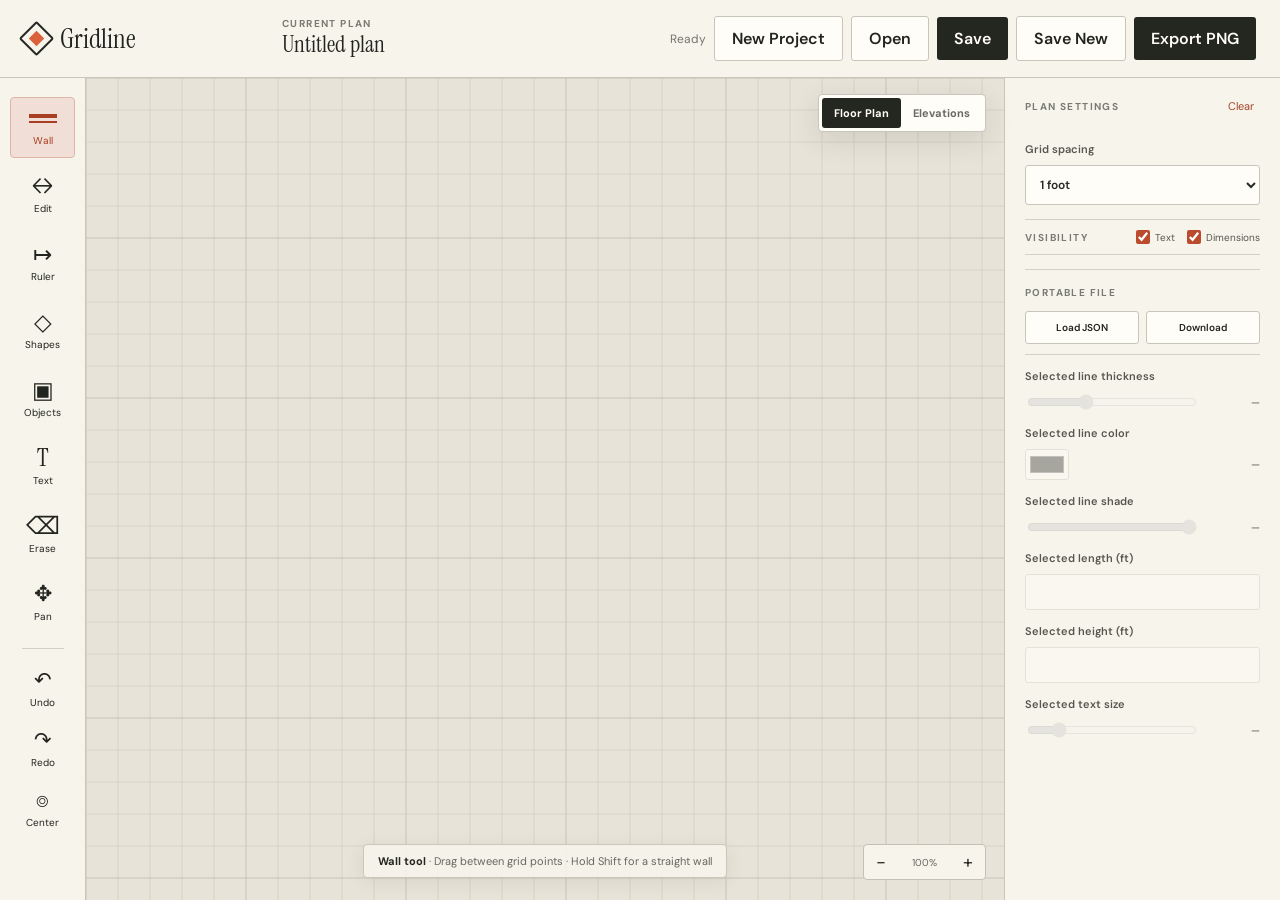
==== index.html @ e5e5c8e4 "Removed counters and element lists" ====
<!doctype html>
<html lang="en">
  <head>
    <meta charset="UTF-8" />
    <meta name="viewport" content="width=device-width, initial-scale=1.0" />
    <meta name="theme-color" content="#f3efe5" />
    <title>Gridline — Floor Plan Studio</title>
    <link rel="stylesheet" href="./styles.css" />
  </head>
  <body>
    <div id="app">
      <header class="topbar">
        <a class="brand" href="#" aria-label="Gridline home">
          <span class="brand-mark" aria-hidden="true"></span>
          <span>Gridline</span>
        </a>
        <div class="project-title">
          <span class="eyebrow">Current plan</span>
          <strong id="projectName">Untitled plan</strong>
        </div>

        <div class="top-actions">
          <span id="saveStatus" class="save-status">Saved locally</span>
          <input id="loadInput" type="file" accept="application/json,.json" hidden />
          <button id="newProjectButton" class="button button-light">New Project</button>
          <button id="serverLoadButton" class="button button-light">Open</button>
          <button id="serverSaveButton" class="button button-dark">Save</button>
          <button id="serverSaveNewButton" class="button button-light">Save New</button>
          <button id="exportButton" class="button button-dark">Export PNG</button>
        </div>
      </header>

      <nav class="page-switch canvas-page-switch" aria-label="Workspace switcher">
        <button id="floorPageButton" class="page-button active" type="button">Floor Plan</button>
        <button id="elevationPageButton" class="page-button" type="button">Elevations</button>
      </nav>

      <main id="floorWorkspace" class="workspace">
        <aside class="toolbar" aria-label="Drawing tools">
          <button class="tool active" data-tool="wall" title="Draw walls (W)">
            <span class="tool-icon wall-icon"></span><span>Wall</span>
          </button>
          <button class="tool" data-tool="edit" title="Select or edit wall endpoints (V)">
            <span class="tool-icon edit-icon">↔</span><span>Edit</span>
          </button>
          <button class="tool" data-tool="ruler" title="Measure between any two points (R)">
            <span class="tool-icon ruler-icon">↦</span><span>Ruler</span>
          </button>
          <button class="tool" data-tool="shapes" title="Insert shapes (S)">
            <span class="tool-icon shapes-icon">◇</span><span>Shapes</span>
          </button>
          <button class="tool" data-tool="objects" title="Insert SVG objects (O)">
            <span class="tool-icon object-icon">▣</span><span>Objects</span>
          </button>
          <button class="tool" data-tool="text" title="Add and move text labels (T)">
            <span class="tool-icon text-icon">T</span><span>Text</span>
          </button>
          <button class="tool" data-tool="erase" title="Erase walls (E)">
            <span class="tool-icon erase-icon">⌫</span><span>Erase</span>
          </button>
          <button class="tool" data-tool="pan" title="Move the grid (P)">
            <span class="tool-icon pan-icon">✥</span><span>Pan</span>
          </button>
          <div class="tool-divider"></div>
          <button id="undoButton" class="tool compact" title="Undo (Ctrl+Z)"><span class="tool-icon">↶</span><span>Undo</span></button>
          <button id="redoButton" class="tool compact" title="Redo (Ctrl+Shift+Z)"><span class="tool-icon">↷</span><span>Redo</span></button>
          <button id="centerButton" class="tool compact" title="Center the grid"><span class="tool-icon">⌾</span><span>Center</span></button>
        </aside>
        <aside id="shapePalette" class="shape-palette" aria-label="Shape choices" hidden>
          <button class="shape-choice active" data-shape="square" title="Square"><span>□</span><small>Square</small></button>
          <button class="shape-choice" data-shape="rectangle" title="Rectangle"><span>▭</span><small>Rect</small></button>
          <button class="shape-choice" data-shape="circle" title="Circle"><span>○</span><small>Circle</small></button>
          <button class="shape-choice" data-shape="line" title="Line"><span>╱</span><small>Line</small></button>
          <button class="shape-choice" data-shape="semicircle" title="Semi-circle"><span>◠</span><small>Half</small></button>
        </aside>
        <aside id="objectPalette" class="shape-palette object-palette" aria-label="Object choices" hidden>
          <button class="shape-choice active" data-object="car" title="Car top view"><span>▰</span><small>Car</small></button>
          <button class="shape-choice" data-object="person" title="Person top view"><span>●</span><small>Person</small></button>
        </aside>
        <aside id="selectPalette" class="shape-palette select-palette" aria-label="Selection choices" hidden>
          <button class="shape-choice active" data-select-mode="single" title="Select one item"><span>✥</span><small>Select</small></button>
          <button class="shape-choice" data-select-mode="highlight" title="Box select multiple items"><span>▣</span><small>Highlight</small></button>
        </aside>

        <section class="canvas-shell">
          <canvas id="planCanvas" aria-label="Floor plan drawing canvas"></canvas>
          <div class="canvas-help"><span id="modeLabel">Wall tool</span> · <span id="modeHelp" class="help-copy">Drag between grid points · Hold Shift for a straight wall</span></div>
          <div class="zoom-controls">
            <button id="zoomOut" aria-label="Zoom out">−</button>
            <span id="zoomLabel">100%</span>
            <button id="zoomIn" aria-label="Zoom in">+</button>
          </div>
        </section>

        <aside class="inspector">
          <div class="inspector-heading">
            <span class="eyebrow">Plan settings</span>
            <button id="clearButton" class="text-button">Clear</button>
          </div>
          <label class="field">
            <span>Grid spacing</span>
            <select id="gridSize">
              <option value="1">1 inch</option>
              <option value="3">3 inches</option>
              <option value="6">6 inches</option>
              <option value="12" selected>1 foot</option>
              <option value="24">2 feet</option>
            </select>
          </label>
          <div class="visibility-controls">
            <span class="eyebrow">Visibility</span>
            <label><input id="showText" type="checkbox" checked /><span>Text</span></label>
            <label><input id="showDimensions" type="checkbox" checked /><span>Dimensions</span></label>
          </div>
          <div class="portable-actions">
            <span class="eyebrow">Portable file</span>
            <div>
              <button id="loadButton" class="button button-light">Load JSON</button>
              <button id="saveButton" class="button button-light">Download</button>
            </div>
          </div>
          <label class="field">
            <span>Selected line thickness</span>
            <div class="range-row">
              <input id="wallWidth" type="range" min="3" max="12" value="6" disabled />
              <output id="wallWidthValue">—</output>
            </div>
          </label>
          <label class="field">
            <span>Selected line color</span>
            <div class="color-row">
              <input id="lineColor" type="color" value="#30332d" disabled />
              <output id="lineColorValue">—</output>
            </div>
          </label>
          <label class="field">
            <span>Selected line shade</span>
            <div class="range-row">
              <input id="lineShade" type="range" min="20" max="100" step="1" value="100" disabled />
              <output id="lineShadeValue">—</output>
            </div>
          </label>
          <label class="field">
            <span id="elementLengthLabel">Selected length (ft)</span>
            <input id="elementLength" class="number-input" type="number" min="0.1" step="0.1" disabled />
          </label>
          <label class="field">
            <span id="elementHeightLabel">Selected height (ft)</span>
            <input id="elementHeight" class="number-input" type="number" min="0.1" step="0.1" disabled />
          </label>
          <label id="textSizeField" class="field text-size-field">
            <span>Selected text size</span>
            <div class="range-row">
              <input id="labelSize" type="range" min="10" max="48" step="1" value="16" disabled />
              <output id="labelSizeValue">—</output>
            </div>
          </label>
          <div hidden aria-hidden="true"><span id="wallCount"></span></div>
          <div hidden aria-hidden="true">
            <span id="totalLength"></span><span id="rulerCount"></span><span id="labelCount"></span><span id="shapeCount"></span><span id="objectCount"></span>
            <ol id="wallList"></ol><ul id="rulerList"></ul><ul id="labelList"></ul><ul id="shapeList"></ul><ul id="objectList"></ul>
          </div>
        </aside>
      </main>
      <main id="elevationWorkspace" class="workspace elevation-workspace" hidden>
        <aside class="toolbar" aria-label="Elevation drawing tools">
          <button class="tool active" data-elev-tool="line" title="Draw elevation lines">
            <span class="tool-icon">/</span><span>Line</span>
          </button>
          <button class="tool" data-elev-tool="rect" title="Draw rectangles">
            <span class="tool-icon">□</span><span>Rect</span>
          </button>
          <button class="tool" data-elev-tool="dimension" title="Draw dimensions">
            <span class="tool-icon">↔</span><span>Dim</span>
          </button>
          <button class="tool" data-elev-tool="text" title="Add text labels">
            <span class="tool-icon text-icon">T</span><span>Text</span>
          </button>
          <button class="tool" data-elev-tool="select" title="Select and move items">
            <span class="tool-icon">✥</span><span>Select</span>
          </button>
          <button class="tool" data-elev-tool="erase" title="Erase elevation items">
            <span class="tool-icon erase-icon">⌫</span><span>Erase</span>
          </button>
          <button class="tool" data-elev-tool="pan" title="Pan elevation canvas">
            <span class="tool-icon pan-icon">✥</span><span>Pan</span>
          </button>
          <div class="tool-divider"></div>
          <button id="elevUndoButton" class="tool compact" title="Undo elevation change" disabled>
            <span class="tool-icon">&#8630;</span><span>Undo</span>
          </button>
          <button id="elevRedoButton" class="tool compact" title="Redo elevation change" disabled>
            <span class="tool-icon">&#8631;</span><span>Redo</span>
          </button>
        </aside>
        <aside id="elevSelectPalette" class="shape-palette elevation-select-palette" aria-label="Elevation selection choices" hidden>
          <button class="shape-choice active" data-elev-select-mode="single" title="Select one elevation item"><span>✥</span><small>Select</small></button>
          <button class="shape-choice" data-elev-select-mode="highlight" title="Box select multiple elevation items"><span>▣</span><small>Highlight</small></button>
        </aside>

        <section class="canvas-shell">
          <canvas id="elevationCanvas" aria-label="Home elevation drawing canvas"></canvas>
          <div class="canvas-help"><span id="elevModeLabel">Line tool</span> · <span id="elevModeHelp" class="help-copy">Drag to draw walls, roof lines, trim, and other elevation outlines</span></div>
          <div class="zoom-controls">
            <button id="elevZoomOut" aria-label="Zoom out">−</button>
            <span id="elevZoomLabel">100%</span>
            <button id="elevZoomIn" aria-label="Zoom in">+</button>
          </div>
        </section>

        <aside class="inspector elevation-inspector">
          <div class="inspector-heading">
            <span class="eyebrow">Elevation settings</span>
            <button id="clearElevationButton" class="text-button">Clear</button>
          </div>
          <label class="field">
            <span>Elevation view</span>
            <select id="elevationViewSelect">
              <option value="front">Front elevation</option>
              <option value="right">Right side elevation</option>
              <option value="left">Left side elevation</option>
              <option value="rear">Rear elevation</option>
            </select>
          </label>
          <label class="field">
            <span>Grid spacing</span>
            <select id="elevGridSize">
              <option value="1">1 inch</option>
              <option value="3">3 inches</option>
              <option value="6">6 inches</option>
              <option value="12" selected>1 foot</option>
              <option value="24">2 feet</option>
            </select>
          </label>
          <label class="field">
            <span>Selected line color</span>
            <div class="color-row">
              <input id="elevColor" type="color" value="#242620" />
              <output id="elevColorValue">#242620</output>
            </div>
          </label>
          <label class="field">
            <span>Selected line thickness</span>
            <div class="range-row">
              <input id="elevLineWidth" type="range" min="1" max="8" step="1" value="2" />
              <output id="elevLineWidthValue">2 px</output>
            </div>
          </label>
          <label class="field">
            <span>Text size</span>
            <div class="range-row">
              <input id="elevTextSize" type="range" min="10" max="48" step="1" value="14" />
              <output id="elevTextSizeValue">14 px</output>
            </div>
          </label>
          <label class="field">
            <span id="elevLengthLabel">Selected line length (ft)</span>
            <input id="elevLength" class="number-input" type="number" min="0.1" step="0.1" disabled />
          </label>
          <div hidden aria-hidden="true"><span id="elevItemCount"></span></div>
          <div hidden aria-hidden="true"><ul id="elevationList"></ul></div>
        </aside>
      </main>
    </div>
    <dialog id="serverDialog" class="server-dialog">
      <div class="dialog-heading">
        <div><span class="eyebrow">Server plans</span><h2>Open a floor plan</h2></div>
        <button id="closeServerDialog" class="dialog-close" aria-label="Close">×</button>
      </div>
      <div id="serverPlanList" class="server-plan-list"></div>
    </dialog>
    <dialog id="newProjectDialog" class="server-dialog confirm-dialog">
      <div class="dialog-heading">
        <div><span class="eyebrow">Unsaved changes</span><h2>Save before starting over?</h2></div>
        <button id="cancelNewProjectIcon" class="dialog-close" aria-label="Cancel">×</button>
      </div>
      <p class="confirm-message">Your current plan has changes that have not been saved. Save them before opening a new canvas?</p>
      <div class="confirm-actions">
        <button id="cancelNewProject" class="button button-light">Cancel</button>
        <button id="discardNewProject" class="button button-light danger-button">Discard</button>
        <button id="saveNewProject" class="button button-dark">Save</button>
      </div>
    </dialog>
    <script src="./app.js" defer></script>
  </body>
</html>
---- styles.css ----
@import url('https://fonts.googleapis.com/css2?family=DM+Sans:wght@400;500;600;700&family=Instrument+Serif:ital@0;1&display=swap');

:root { color: #22241f; background: #e8e4da; font-family: 'DM Sans', sans-serif; font-synthesis: none; }
* { box-sizing: border-box; }
body { margin: 0; min-width: 920px; min-height: 100vh; overflow: hidden; }
button, select, input { font: inherit; }
button { color: inherit; }
.topbar { height: 78px; display: grid; grid-template-columns: 240px 1fr auto; align-items: center; gap: 18px; padding: 0 24px; background: #f7f4ec; border-bottom: 1px solid #c9c5ba; }
.brand { display: flex; align-items: center; gap: 11px; color: inherit; text-decoration: none; font-family: 'Instrument Serif', serif; font-size: 27px; }
.brand-mark { width: 25px; height: 25px; border: 2px solid #272a24; border-radius: 2px; position: relative; transform: rotate(45deg); }
.brand-mark::after { content: ''; position: absolute; inset: 5px; background: #d9623d; }
.project-title { display: flex; flex-direction: column; line-height: 1.25; }
.project-title strong { font-family: 'Instrument Serif', serif; font-size: 23px; font-weight: 400; }
.eyebrow { color: #797b72; font-size: 10px; font-weight: 700; letter-spacing: .14em; text-transform: uppercase; }
.top-actions { display: flex; align-items: center; gap: 8px; }
.page-switch { display: inline-flex; justify-self: start; padding: 3px; border: 1px solid #c9c5ba; border-radius: 4px; background: #fffdf8; }
.canvas-page-switch { position: absolute; z-index: 8; top: calc(78px + 16px); right: calc(276px + 18px); box-shadow: 0 8px 28px rgba(48,45,38,.12); }
.page-button { border: 0; border-radius: 3px; padding: 8px 12px; background: transparent; color: #686a62; cursor: pointer; font-size: 11px; font-weight: 700; }
.page-button.active { background: #242620; color: #fffdf6; }
.save-status { color: #74766e; font-size: 12px; }
.button { border: 0; border-radius: 3px; padding: 11px 17px; font-weight: 600; cursor: pointer; }
.button-dark { background: #242620; color: #fffdf6; }
.button-light { border: 1px solid #c9c5ba; background: #fffdf8; }
.button:hover { filter: brightness(.96); }
.workspace { position: relative; height: calc(100vh - 78px); display: grid; grid-template-columns: 86px minmax(500px, 1fr) 276px; }
.toolbar { z-index: 2; display: flex; flex-direction: column; align-items: center; gap: 7px; padding: 19px 10px; overflow-y: auto; scrollbar-width: none; background: #f7f4ec; border-right: 1px solid #c9c5ba; }
.toolbar::-webkit-scrollbar { display: none; }
.tool { width: 65px; height: 61px; display: flex; flex-direction: column; align-items: center; justify-content: center; gap: 5px; border: 1px solid transparent; border-radius: 4px; background: transparent; cursor: pointer; font-size: 10px; }
.tool { flex: 0 0 auto; }
.tool:hover { background: #ece8dd; }
.tool.active { color: #a83e22; background: #f1dfd7; border-color: #dfb5a7; }
.tool-icon { height: 20px; font-size: 21px; line-height: 18px; }
.wall-icon { width: 28px; height: 9px; margin: 5px 0 6px; border-top: 4px solid currentColor; border-bottom: 2px solid currentColor; }
.erase-icon { font-size: 24px; }
.pan-icon { font-size: 22px; }
.text-icon { font-family: 'Instrument Serif', serif; font-size: 25px; }
.ruler-icon, .shapes-icon, .object-icon { font-size: 23px; }
.shape-palette { position: absolute; z-index: 5; top: 16px; left: 96px; display: flex; width: 68px; flex-direction: column; gap: 5px; padding: 7px; border: 1px solid #c4c0b5; border-radius: 4px; background: #f7f4ec; box-shadow: 0 8px 28px rgba(48,45,38,.14); }
.shape-palette[hidden] { display: none; }
.shape-choice { display: flex; height: 52px; flex-direction: column; align-items: center; justify-content: center; gap: 2px; border: 1px solid transparent; border-radius: 3px; background: transparent; cursor: pointer; }
.shape-choice span { font-size: 24px; line-height: 22px; }
.shape-choice small { color: #686a62; font-size: 9px; }
.shape-choice:hover { background: #ece8dd; }
.shape-choice.active { color: #a83e22; border-color: #dfb5a7; background: #f1dfd7; }
.object-palette { top: 85px; }
.select-palette { top: 85px; }
.elevation-select-palette { top: 300px; }
.tool.compact { height: 53px; }
.tool-divider { width: 42px; height: 1px; margin: 7px 0; background: #d3cfc4; }
.canvas-shell { position: relative; overflow: hidden; background: #e4e0d5; }
#planCanvas, #elevationCanvas { display: block; width: 100%; height: 100%; cursor: crosshair; touch-action: none; }
.elevation-workspace[hidden] { display: none; }
.workspace[hidden] { display: none; }
.elevation-workspace .canvas-shell { background: #f1eee6; }
.elevation-inspector .legend-swatch { background: #242620; height: 2px; }
.canvas-help { position: absolute; left: 50%; bottom: 22px; transform: translateX(-50%); padding: 9px 14px; border: 1px solid #cbc7bc; border-radius: 4px; background: rgba(247,244,236,.92); box-shadow: 0 4px 18px rgba(48,45,38,.08); color: #66685f; font-size: 11px; white-space: nowrap; pointer-events: none; }
.canvas-help span { color: #242620; font-weight: 700; }
.canvas-help .help-copy { color: #66685f; font-weight: 400; }
.zoom-controls { position: absolute; right: 18px; bottom: 20px; display: flex; align-items: center; overflow: hidden; border: 1px solid #c4c0b5; border-radius: 4px; background: #f7f4ec; }
.zoom-controls button { width: 34px; height: 34px; border: 0; background: transparent; cursor: pointer; font-size: 18px; }
.zoom-controls button:hover { background: #e9e5da; }
.zoom-controls span { min-width: 53px; text-align: center; color: #686a61; font-size: 10px; }
.inspector { display: flex; flex-direction: column; min-height: 0; padding: 20px; overflow-y: auto; background: #f7f4ec; border-left: 1px solid #c9c5ba; }
.inspector-heading { display: flex; align-items: center; justify-content: space-between; margin-bottom: 28px; }
.text-button { border: 0; background: transparent; color: #a34329; font-size: 11px; cursor: pointer; }
.field { display: flex; flex-direction: column; gap: 9px; margin-bottom: 14px; color: #56584f; font-size: 11px; font-weight: 600; }
.field select { width: 100%; padding: 10px; border: 1px solid #c9c5ba; border-radius: 3px; background: #fffdf8; color: #292b26; font-size: 12px; }
.range-row { display: grid; grid-template-columns: 1fr 52px; gap: 9px; align-items: center; }
.range-row input { accent-color: #ba4b2c; }
.range-row output { color: #777970; font-size: 10px; text-align: right; }
.color-row { display: grid; grid-template-columns: 44px 1fr; gap: 9px; align-items: center; }
.color-row input { width: 44px; height: 31px; padding: 2px; border: 1px solid #c9c5ba; border-radius: 3px; background: #fffdf8; cursor: pointer; }
.color-row output { color: #777970; font-size: 10px; text-align: right; }
.number-input { width: 100%; padding: 9px 10px; border: 1px solid #c9c5ba; border-radius: 3px; background: #fffdf8; color: #292b26; font-size: 12px; }
.legend-card { display: flex; align-items: center; gap: 12px; margin: 12px 0; padding: 12px 14px; border: 1px solid #d6d1c5; background: #efebe1; }
.legend-card div { display: flex; flex-direction: column; gap: 3px; }
.legend-card strong { font-family: 'Instrument Serif', serif; font-size: 18px; font-weight: 400; }
.legend-card small { color: #777970; font-size: 9px; }
.legend-swatch { width: 28px; height: 6px; background: #30332d; }
.portable-actions { margin: 0 0 14px; padding: 10px 0; border-top: 1px solid #d5d0c5; border-bottom: 1px solid #d5d0c5; }
.portable-actions > div { display: grid; grid-template-columns: 1fr 1fr; gap: 7px; margin-top: 10px; }
.portable-actions .button { padding: 9px 7px; font-size: 10px; }
.field input:disabled { cursor: not-allowed; opacity: .4; }
.visibility-controls { display: grid; grid-template-columns: 1fr auto auto; align-items: center; gap: 12px; margin: 0 0 14px; padding: 10px 0; border-top: 1px solid #d5d0c5; border-bottom: 1px solid #d5d0c5; }
.visibility-controls label { display: flex; align-items: center; gap: 5px; color: #56584f; cursor: pointer; font-size: 10px; }
.visibility-controls input { width: 14px; height: 14px; margin: 0; accent-color: #ba4b2c; }
.wall-list-panel { display: flex; flex: 0 0 auto; min-height: 100px; flex-direction: column; margin-top: 12px; padding-top: 14px; border-top: 1px solid #d5d0c5; overflow: visible; }
.wall-list-heading { display: flex; align-items: center; justify-content: space-between; margin-bottom: 12px; }
.wall-list-heading > span:last-child { color: #a34329; font-size: 10px; font-weight: 700; }
.element-lists { min-height: 0; overflow: visible; }
.element-section-heading { display: flex; align-items: center; justify-content: space-between; padding: 8px 3px 5px; color: #777970; font-size: 9px; font-weight: 700; letter-spacing: .08em; text-transform: uppercase; }
.element-section-heading span:last-child { color: #a34329; letter-spacing: 0; text-transform: none; }
.wall-list { min-height: 0; margin: 0; padding: 0; overflow: visible; list-style: none; }
.wall-list li { display: flex; align-items: center; justify-content: space-between; gap: 8px; padding: 9px 3px; border-bottom: 1px solid #e0dcd2; color: #686a62; font-size: 10px; cursor: pointer; }
.wall-list li:not(.empty-list):hover { color: #a34329; background: #efebe1; }
.wall-list li strong { color: #292b26; font-size: 10px; }
.wall-list .empty-list { display: block; border: 0; color: #8a8b84; line-height: 1.5; }
.label-list li span { min-width: 0; overflow: hidden; text-overflow: ellipsis; white-space: nowrap; }
.server-dialog { width: min(520px, calc(100vw - 40px)); max-height: min(620px, calc(100vh - 60px)); padding: 0; border: 1px solid #bdb8ac; border-radius: 5px; background: #f7f4ec; color: #292b26; box-shadow: 0 24px 80px rgba(31,29,25,.28); }
.server-dialog::backdrop { background: rgba(35,34,30,.45); backdrop-filter: blur(2px); }
.dialog-heading { display: flex; align-items: flex-start; justify-content: space-between; padding: 22px 24px 18px; border-bottom: 1px solid #d5d0c5; }
.dialog-heading h2 { margin: 4px 0 0; font: 400 25px 'Instrument Serif', serif; }
.dialog-close { width: 32px; height: 32px; border: 0; border-radius: 3px; background: transparent; color: #6c6e66; cursor: pointer; font-size: 23px; }
.dialog-close:hover { background: #e8e4da; }
.server-plan-list { min-height: 100px; max-height: 430px; padding: 10px; overflow-y: auto; }
.server-plan-list button { width: 100%; display: flex; align-items: center; justify-content: space-between; padding: 14px; border: 0; border-bottom: 1px solid #ddd8cd; background: transparent; cursor: pointer; text-align: left; }
.server-plan-list button:hover { background: #ece8dd; }
.server-plan-list button span { font-weight: 600; }
.server-plan-list button small { color: #777970; font-size: 10px; }
.dialog-message { margin: 0; padding: 24px 14px; color: #777970; font-size: 12px; text-align: center; }
.dialog-message.error { color: #a34329; }
.confirm-dialog { width: min(480px, calc(100vw - 40px)); }
.confirm-message { margin: 0; padding: 22px 24px 8px; color: #686a62; font-size: 12px; line-height: 1.6; }
.confirm-actions { display: flex; justify-content: flex-end; gap: 8px; padding: 18px 24px 24px; }
.danger-button { color: #a34329; border-color: #d8afa3; }
.tips { display: flex; flex-direction: column; gap: 10px; padding-top: 20px; border-top: 1px solid #d5d0c5; }
.tips > div { display: flex; align-items: center; justify-content: space-between; color: #686a62; font-size: 10px; }
kbd { min-width: 25px; padding: 4px 6px; border: 1px solid #ccc7bb; border-bottom-width: 2px; border-radius: 3px; background: #fffdf8; color: #55574f; font: 9px 'DM Sans', sans-serif; text-align: center; }
@media (max-width: 1100px) { .workspace { grid-template-columns: 76px 1fr 230px; } .shape-palette { left: 84px; } .topbar { grid-template-columns: 170px 1fr auto; } .canvas-page-switch { right: calc(230px + 14px); } .save-status { display: none; } .button { padding: 10px 11px; font-size: 11px; } }
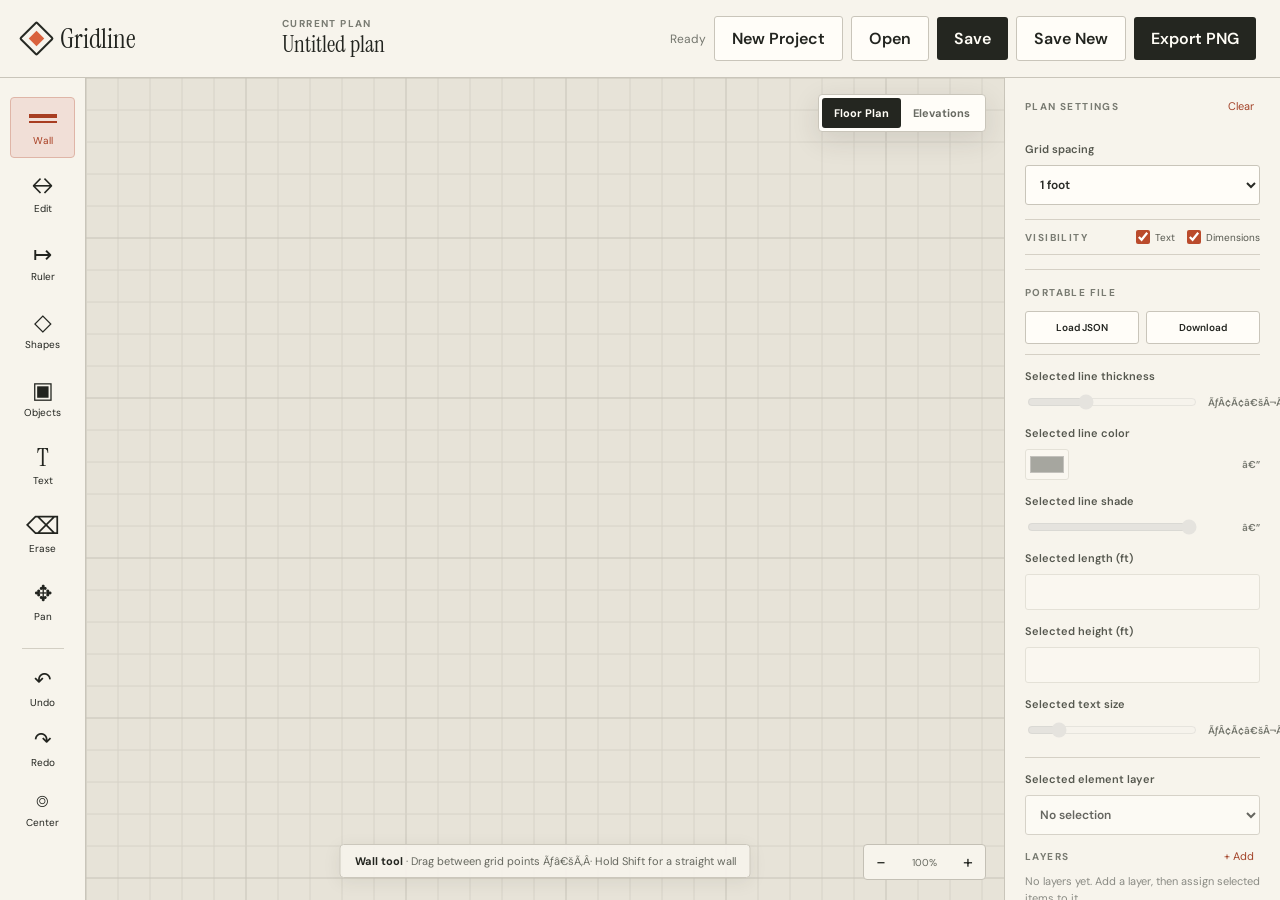
==== commit 45d9dec9: "Included layers" ====
--- a/index.html
+++ b/index.html
@@ -155,7 +155,19 @@
               <output id="labelSizeValue">—</output>
             </div>
           </label>
-          <div hidden aria-hidden="true"><span id="wallCount"></span></div>
+          <section class="layers-panel" aria-label="Floor plan layers">
+            <label class="field layer-assignment-field">
+              <span>Selected element layer</span>
+              <select id="layerSelect" disabled>
+                <option value="">No selection</option>
+              </select>
+            </label>
+            <div class="layers-heading">
+              <span class="eyebrow">Layers</span>
+              <button id="addLayerButton" class="text-button" type="button">+ Add</button>
+            </div>
+            <div id="layerList" class="layer-list"></div>
+          </section>          <div hidden aria-hidden="true"><span id="wallCount"></span></div>
           <div hidden aria-hidden="true">
             <span id="totalLength"></span><span id="rulerCount"></span><span id="labelCount"></span><span id="shapeCount"></span><span id="objectCount"></span>
             <ol id="wallList"></ol><ul id="rulerList"></ul><ul id="labelList"></ul><ul id="shapeList"></ul><ul id="objectList"></ul>
@@ -281,6 +293,47 @@
         <button id="saveNewProject" class="button button-dark">Save</button>
       </div>
     </dialog>
+    <dialog id="layerDialog" class="server-dialog layer-dialog">
+      <div class="dialog-heading">
+        <div><span class="eyebrow">Layer properties</span><h2>Edit layer</h2></div>
+        <button id="closeLayerDialog" class="dialog-close" aria-label="Close">Ã—</button>
+      </div>
+      <div class="layer-dialog-body">
+        <label class="field">
+          <span>Layer name</span>
+          <input id="layerName" class="number-input" type="text" maxlength="80" />
+        </label>
+        <label class="field">
+          <span>Layer color</span>
+          <div class="color-row">
+            <input id="layerColor" type="color" value="#30332d" />
+            <output id="layerColorValue">#30332d</output>
+          </div>
+        </label>
+        <label class="field">
+          <span>Layer opacity</span>
+          <div class="range-row">
+            <input id="layerOpacity" type="range" min="0" max="100" step="1" value="100" />
+            <output id="layerOpacityValue">100%</output>
+          </div>
+        </label>
+      </div>
+      <div class="confirm-actions">
+        <button id="cancelLayerEdit" class="button button-light">Cancel</button>
+        <button id="saveLayerEdit" class="button button-dark">Save layer</button>
+      </div>
+    </dialog>
+    <dialog id="deleteLayerDialog" class="server-dialog confirm-dialog">
+      <div class="dialog-heading">
+        <div><span class="eyebrow">Delete layer</span><h2>Delete this layer?</h2></div>
+        <button id="closeDeleteLayerDialog" class="dialog-close" aria-label="Cancel">Ã—</button>
+      </div>
+      <p id="deleteLayerMessage" class="confirm-message">Items assigned to this layer will remain on the canvas and render black at 100% opacity until reassigned.</p>
+      <div class="confirm-actions">
+        <button id="cancelDeleteLayer" class="button button-light">Cancel</button>
+        <button id="confirmDeleteLayer" class="button button-light danger-button">Delete</button>
+      </div>
+    </dialog>
     <script src="./app.js" defer></script>
   </body>
 </html>
--- a/styles.css
+++ b/styles.css
@@ -117,3 +117,18 @@
 .tips > div { display: flex; align-items: center; justify-content: space-between; color: #686a62; font-size: 10px; }
 kbd { min-width: 25px; padding: 4px 6px; border: 1px solid #ccc7bb; border-bottom-width: 2px; border-radius: 3px; background: #fffdf8; color: #55574f; font: 9px 'DM Sans', sans-serif; text-align: center; }
 @media (max-width: 1100px) { .workspace { grid-template-columns: 76px 1fr 230px; } .shape-palette { left: 84px; } .topbar { grid-template-columns: 170px 1fr auto; } .canvas-page-switch { right: calc(230px + 14px); } .save-status { display: none; } .button { padding: 10px 11px; font-size: 11px; } }
+.layers-panel { margin: 3px 0 16px; padding: 14px 0; border-top: 1px solid #d5d0c5; border-bottom: 1px solid #d5d0c5; }
+.layer-assignment-field { margin-bottom: 13px; }
+.layers-heading { display: flex; align-items: center; justify-content: space-between; margin-bottom: 9px; }
+.layer-list { display: flex; flex-direction: column; gap: 6px; }
+.layer-row { display: grid; grid-template-columns: 18px 18px 1fr auto auto; align-items: center; gap: 8px; padding: 8px 7px; border: 1px solid #ddd8cd; border-radius: 3px; background: #fffdf8; }
+.layer-row input { width: 14px; height: 14px; margin: 0; accent-color: #ba4b2c; }
+.layer-swatch { width: 16px; height: 16px; border: 1px solid #bcb7ab; border-radius: 50%; }
+.layer-meta { min-width: 0; display: flex; flex-direction: column; gap: 2px; }
+.layer-meta strong { overflow: hidden; color: #292b26; font-size: 11px; text-overflow: ellipsis; white-space: nowrap; }
+.layer-meta small { color: #777970; font-size: 9px; }
+.layer-row .text-button { font-size: 10px; }
+.layer-delete { width: 22px; height: 22px; padding: 0; border-radius: 3px; color: #a34329; font-size: 17px; line-height: 20px; }
+.layer-empty { margin: 0; color: #8a8b84; font-size: 11px; line-height: 1.5; }
+.layer-dialog { width: min(460px, calc(100vw - 40px)); }
+.layer-dialog-body { padding: 20px 24px 4px; }
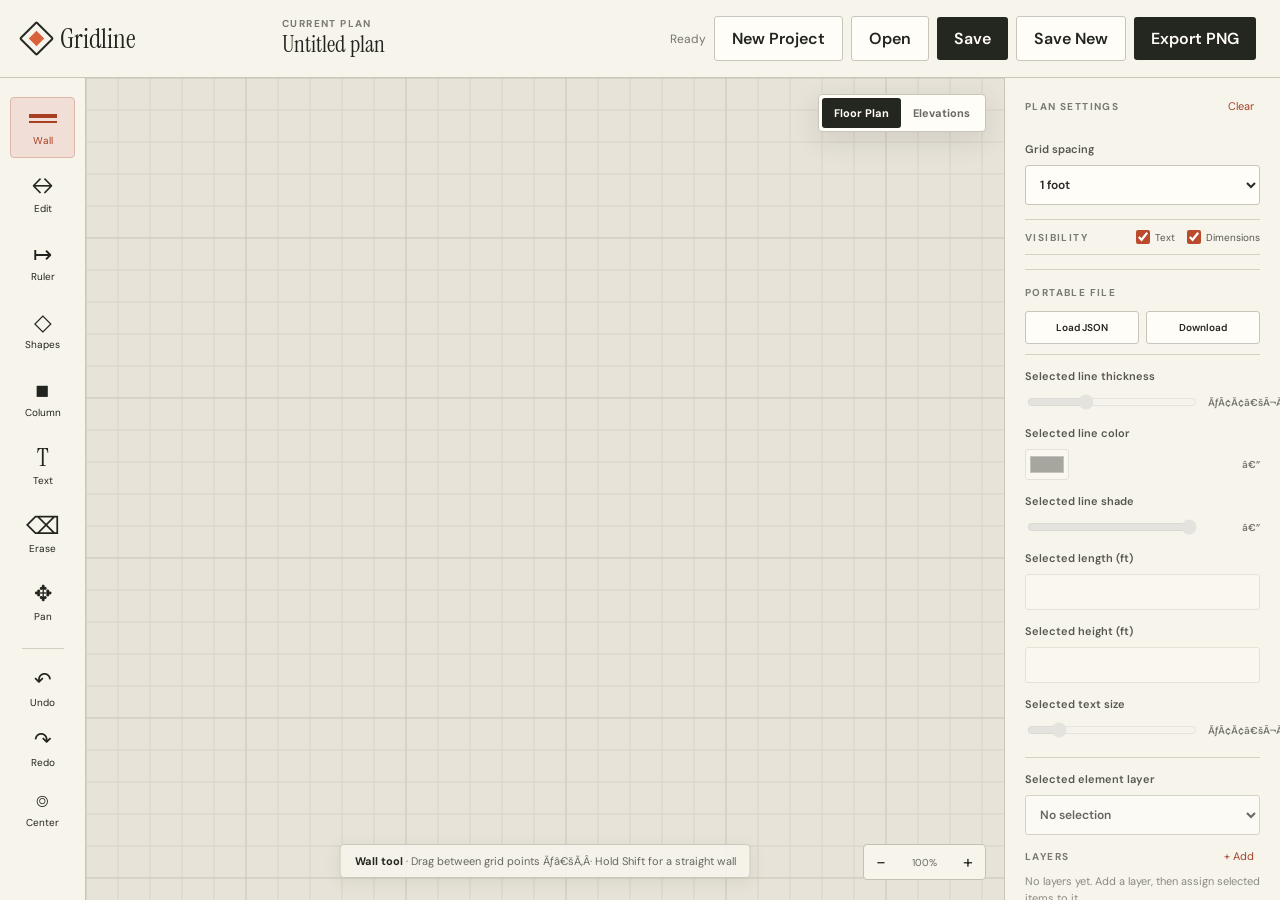
==== commit 0ee45760: "Included columns objects" ====
--- a/index.html
+++ b/index.html
@@ -49,8 +49,8 @@
           <button class="tool" data-tool="shapes" title="Insert shapes (S)">
             <span class="tool-icon shapes-icon">◇</span><span>Shapes</span>
           </button>
-          <button class="tool" data-tool="objects" title="Insert SVG objects (O)">
-            <span class="tool-icon object-icon">▣</span><span>Objects</span>
+          <button class="tool" data-tool="objects" title="Insert columns (O)">
+            <span class="tool-icon object-icon">■</span><span>Column</span>
           </button>
           <button class="tool" data-tool="text" title="Add and move text labels (T)">
             <span class="tool-icon text-icon">T</span><span>Text</span>
@@ -73,9 +73,8 @@
           <button class="shape-choice" data-shape="line" title="Line"><span>╱</span><small>Line</small></button>
           <button class="shape-choice" data-shape="semicircle" title="Semi-circle"><span>◠</span><small>Half</small></button>
         </aside>
-        <aside id="objectPalette" class="shape-palette object-palette" aria-label="Object choices" hidden>
-          <button class="shape-choice active" data-object="car" title="Car top view"><span>▰</span><small>Car</small></button>
-          <button class="shape-choice" data-object="person" title="Person top view"><span>●</span><small>Person</small></button>
+        <aside id="objectPalette" class="shape-palette object-palette" aria-label="Object choices" hidden>
+          <button class="shape-choice active" data-object="column" title="Column"><span>■</span><small>Column</small></button>
         </aside>
         <aside id="selectPalette" class="shape-palette select-palette" aria-label="Selection choices" hidden>
           <button class="shape-choice active" data-select-mode="single" title="Select one item"><span>✥</span><small>Select</small></button>
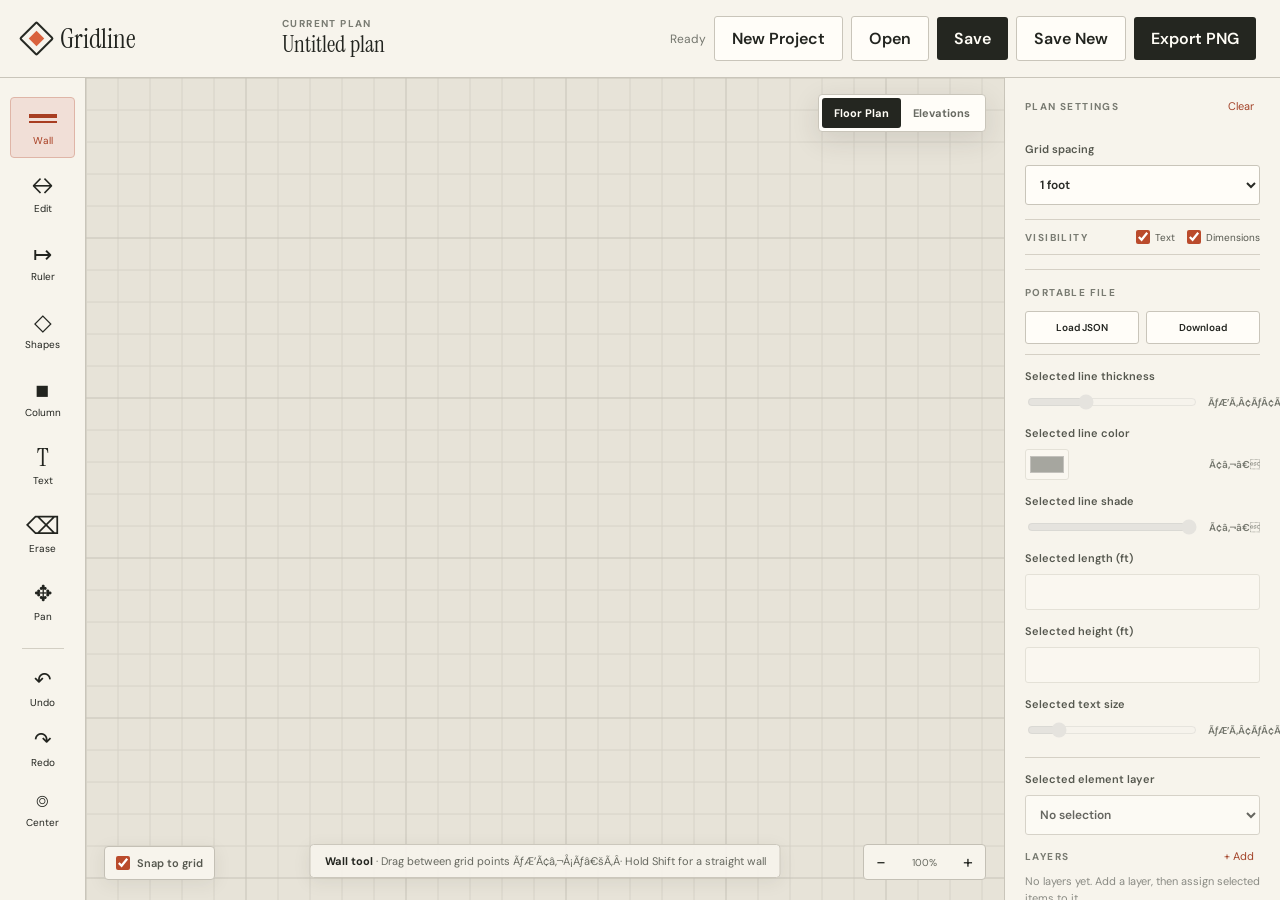
==== commit 011c5a98: "Included ability to disable snap to grid" ====
--- a/index.html
+++ b/index.html
@@ -89,7 +89,10 @@
             <span id="zoomLabel">100%</span>
             <button id="zoomIn" aria-label="Zoom in">+</button>
           </div>
-        </section>
+          <label class="snap-toggle">
+            <input id="snapToGrid" type="checkbox" checked />
+            <span>Snap to grid</span>
+          </label>        </section>
 
         <aside class="inspector">
           <div class="inspector-heading">
--- a/styles.css
+++ b/styles.css
@@ -60,6 +60,8 @@
 .zoom-controls button { width: 34px; height: 34px; border: 0; background: transparent; cursor: pointer; font-size: 18px; }
 .zoom-controls button:hover { background: #e9e5da; }
 .zoom-controls span { min-width: 53px; text-align: center; color: #686a61; font-size: 10px; }
+.snap-toggle { position: absolute; left: 18px; bottom: 20px; display: flex; align-items: center; gap: 7px; padding: 9px 11px; border: 1px solid #c4c0b5; border-radius: 4px; background: #f7f4ec; box-shadow: 0 4px 18px rgba(48,45,38,.08); color: #56584f; cursor: pointer; font-size: 11px; font-weight: 600; user-select: none; }
+.snap-toggle input { width: 14px; height: 14px; margin: 0; accent-color: #ba4b2c; }
 .inspector { display: flex; flex-direction: column; min-height: 0; padding: 20px; overflow-y: auto; background: #f7f4ec; border-left: 1px solid #c9c5ba; }
 .inspector-heading { display: flex; align-items: center; justify-content: space-between; margin-bottom: 28px; }
 .text-button { border: 0; background: transparent; color: #a34329; font-size: 11px; cursor: pointer; }
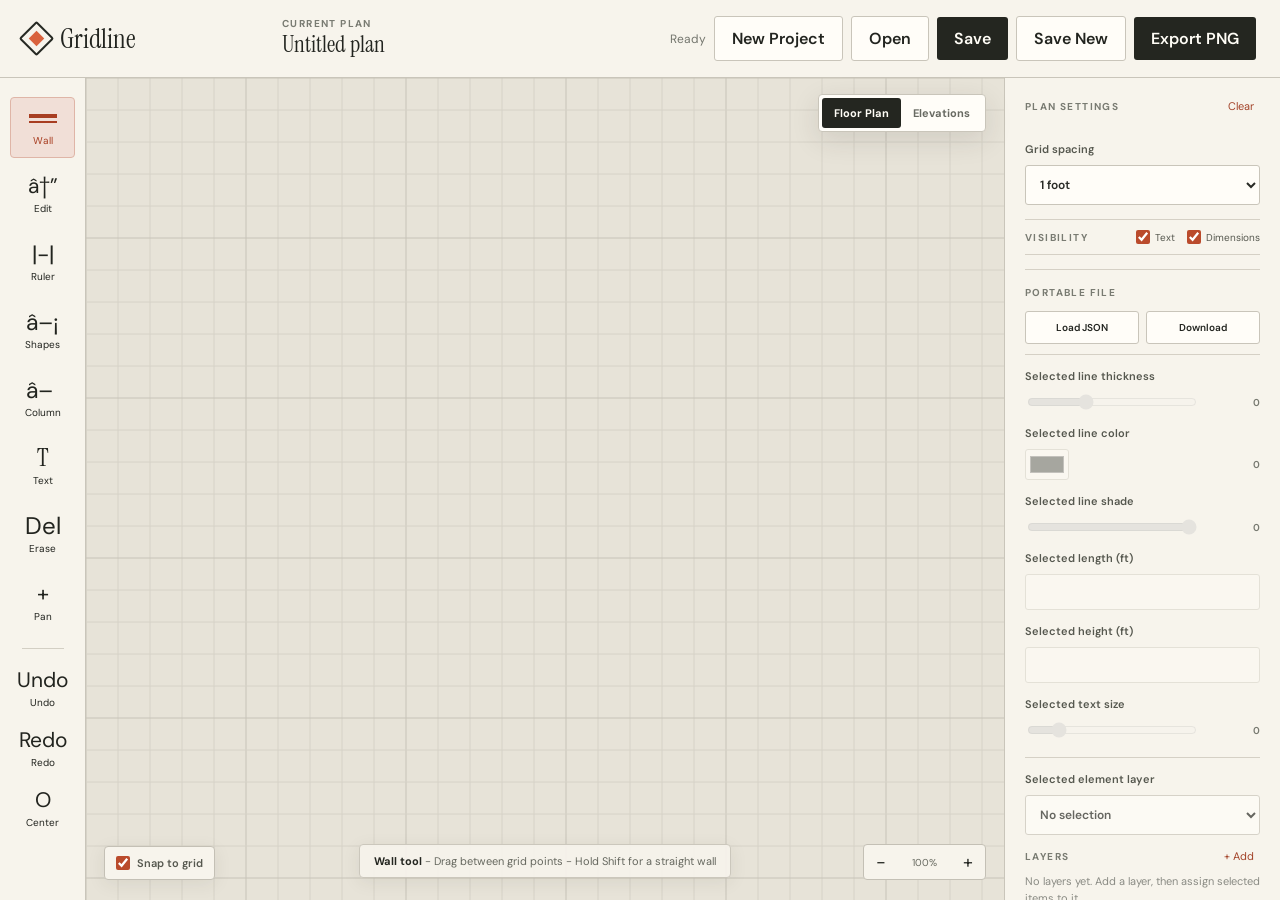
==== commit 06b56694: "Cleaned mojibake" ====
--- a/index.html
+++ b/index.html
@@ -4,7 +4,7 @@
     <meta charset="UTF-8" />
     <meta name="viewport" content="width=device-width, initial-scale=1.0" />
     <meta name="theme-color" content="#f3efe5" />
-    <title>Gridline — Floor Plan Studio</title>
+    <title>Gridline - Floor Plan Studio</title>
     <link rel="stylesheet" href="./styles.css" />
   </head>
   <body>
@@ -41,57 +41,57 @@
             <span class="tool-icon wall-icon"></span><span>Wall</span>
           </button>
           <button class="tool" data-tool="edit" title="Select or edit wall endpoints (V)">
-            <span class="tool-icon edit-icon">↔</span><span>Edit</span>
+            <span class="tool-icon edit-icon">â†”</span><span>Edit</span>
           </button>
           <button class="tool" data-tool="ruler" title="Measure between any two points (R)">
-            <span class="tool-icon ruler-icon">↦</span><span>Ruler</span>
+            <span class="tool-icon ruler-icon">|-|</span><span>Ruler</span>
           </button>
           <button class="tool" data-tool="shapes" title="Insert shapes (S)">
-            <span class="tool-icon shapes-icon">◇</span><span>Shapes</span>
+            <span class="tool-icon shapes-icon">â–¡</span><span>Shapes</span>
           </button>
           <button class="tool" data-tool="objects" title="Insert columns (O)">
-            <span class="tool-icon object-icon">■</span><span>Column</span>
+            <span class="tool-icon object-icon">â– </span><span>Column</span>
           </button>
           <button class="tool" data-tool="text" title="Add and move text labels (T)">
             <span class="tool-icon text-icon">T</span><span>Text</span>
           </button>
           <button class="tool" data-tool="erase" title="Erase walls (E)">
-            <span class="tool-icon erase-icon">⌫</span><span>Erase</span>
+            <span class="tool-icon erase-icon">Del</span><span>Erase</span>
           </button>
           <button class="tool" data-tool="pan" title="Move the grid (P)">
-            <span class="tool-icon pan-icon">✥</span><span>Pan</span>
+            <span class="tool-icon pan-icon">+</span><span>Pan</span>
           </button>
           <div class="tool-divider"></div>
-          <button id="undoButton" class="tool compact" title="Undo (Ctrl+Z)"><span class="tool-icon">↶</span><span>Undo</span></button>
-          <button id="redoButton" class="tool compact" title="Redo (Ctrl+Shift+Z)"><span class="tool-icon">↷</span><span>Redo</span></button>
-          <button id="centerButton" class="tool compact" title="Center the grid"><span class="tool-icon">⌾</span><span>Center</span></button>
+          <button id="undoButton" class="tool compact" title="Undo (Ctrl+Z)"><span class="tool-icon">Undo</span><span>Undo</span></button>
+          <button id="redoButton" class="tool compact" title="Redo (Ctrl+Shift+Z)"><span class="tool-icon">Redo</span><span>Redo</span></button>
+          <button id="centerButton" class="tool compact" title="Center the grid"><span class="tool-icon">O</span><span>Center</span></button>
         </aside>
         <aside id="shapePalette" class="shape-palette" aria-label="Shape choices" hidden>
-          <button class="shape-choice active" data-shape="square" title="Square"><span>□</span><small>Square</small></button>
-          <button class="shape-choice" data-shape="rectangle" title="Rectangle"><span>▭</span><small>Rect</small></button>
-          <button class="shape-choice" data-shape="circle" title="Circle"><span>○</span><small>Circle</small></button>
-          <button class="shape-choice" data-shape="line" title="Line"><span>╱</span><small>Line</small></button>
-          <button class="shape-choice" data-shape="semicircle" title="Semi-circle"><span>◠</span><small>Half</small></button>
-        </aside>
-        <aside id="objectPalette" class="shape-palette object-palette" aria-label="Object choices" hidden>
-          <button class="shape-choice active" data-object="column" title="Column"><span>■</span><small>Column</small></button>
+          <button class="shape-choice active" data-shape="square" title="Square"><span>â–¡</span><small>Square</small></button>
+          <button class="shape-choice" data-shape="rectangle" title="Rectangle"><span>â–­</span><small>Rect</small></button>
+          <button class="shape-choice" data-shape="circle" title="Circle"><span>â—‹</span><small>Circle</small></button>
+          <button class="shape-choice" data-shape="line" title="Line"><span>/</span><small>Line</small></button>
+          <button class="shape-choice" data-shape="semicircle" title="Semi-circle"><span>âˆ©</span><small>Half</small></button>
+        </aside>
+        <aside id="objectPalette" class="shape-palette object-palette" aria-label="Object choices" hidden>
+          <button class="shape-choice active" data-object="column" title="Column"><span>â– </span><small>Column</small></button>
         </aside>
         <aside id="selectPalette" class="shape-palette select-palette" aria-label="Selection choices" hidden>
-          <button class="shape-choice active" data-select-mode="single" title="Select one item"><span>✥</span><small>Select</small></button>
-          <button class="shape-choice" data-select-mode="highlight" title="Box select multiple items"><span>▣</span><small>Highlight</small></button>
+          <button class="shape-choice active" data-select-mode="single" title="Select one item"><span>+</span><small>Select</small></button>
+          <button class="shape-choice" data-select-mode="highlight" title="Box select multiple items"><span>â–¡</span><small>Highlight</small></button>
         </aside>
 
         <section class="canvas-shell">
           <canvas id="planCanvas" aria-label="Floor plan drawing canvas"></canvas>
-          <div class="canvas-help"><span id="modeLabel">Wall tool</span> · <span id="modeHelp" class="help-copy">Drag between grid points · Hold Shift for a straight wall</span></div>
+          <div class="canvas-help"><span id="modeLabel">Wall tool</span> - <span id="modeHelp" class="help-copy">Drag between grid points - Hold Shift for a straight wall</span></div>
           <div class="zoom-controls">
-            <button id="zoomOut" aria-label="Zoom out">−</button>
+            <button id="zoomOut" aria-label="Zoom out">-</button>
             <span id="zoomLabel">100%</span>
             <button id="zoomIn" aria-label="Zoom in">+</button>
           </div>
-          <label class="snap-toggle">
-            <input id="snapToGrid" type="checkbox" checked />
-            <span>Snap to grid</span>
+          <label class="snap-toggle">
+            <input id="snapToGrid" type="checkbox" checked />
+            <span>Snap to grid</span>
           </label>        </section>
 
         <aside class="inspector">
@@ -125,21 +125,21 @@
             <span>Selected line thickness</span>
             <div class="range-row">
               <input id="wallWidth" type="range" min="3" max="12" value="6" disabled />
-              <output id="wallWidthValue">—</output>
+              <output id="wallWidthValue">0</output>
             </div>
           </label>
           <label class="field">
             <span>Selected line color</span>
             <div class="color-row">
               <input id="lineColor" type="color" value="#30332d" disabled />
-              <output id="lineColorValue">—</output>
+              <output id="lineColorValue">0</output>
             </div>
           </label>
           <label class="field">
             <span>Selected line shade</span>
             <div class="range-row">
               <input id="lineShade" type="range" min="20" max="100" step="1" value="100" disabled />
-              <output id="lineShadeValue">—</output>
+              <output id="lineShadeValue">0</output>
             </div>
           </label>
           <label class="field">
@@ -154,25 +154,25 @@
             <span>Selected text size</span>
             <div class="range-row">
               <input id="labelSize" type="range" min="10" max="48" step="1" value="16" disabled />
-              <output id="labelSizeValue">—</output>
-            </div>
-          </label>
-          <section class="layers-panel" aria-label="Floor plan layers">
-            <label class="field layer-assignment-field">
-              <span>Selected element layer</span>
-              <select id="layerSelect" disabled>
-                <option value="">No selection</option>
-              </select>
-            </label>
-            <div class="layers-heading">
-              <span class="eyebrow">Layers</span>
-              <button id="addLayerButton" class="text-button" type="button">+ Add</button>
-            </div>
-            <div id="layerList" class="layer-list"></div>
+              <output id="labelSizeValue">0</output>
+            </div>
+          </label>
+          <section class="layers-panel" aria-label="Floor plan layers">
+            <label class="field layer-assignment-field">
+              <span>Selected element layer</span>
+              <select id="layerSelect" disabled>
+                <option value="">No selection</option>
+              </select>
+            </label>
+            <div class="layers-heading">
+              <span class="eyebrow">Layers</span>
+              <button id="addLayerButton" class="text-button" type="button">+ Add</button>
+            </div>
+            <div id="layerList" class="layer-list"></div>
           </section>          <div hidden aria-hidden="true"><span id="wallCount"></span></div>
           <div hidden aria-hidden="true">
-            <span id="totalLength"></span><span id="rulerCount"></span><span id="labelCount"></span><span id="shapeCount"></span><span id="objectCount"></span>
-            <ol id="wallList"></ol><ul id="rulerList"></ul><ul id="labelList"></ul><ul id="shapeList"></ul><ul id="objectList"></ul>
+            <span id="totalLength"></span><span id="rulerCount"></span><span id="labelCount"></span><span id="shapeCount"></span><span id="objectCount"></span>
+            <ol id="wallList"></ol><ul id="rulerList"></ul><ul id="labelList"></ul><ul id="shapeList"></ul><ul id="objectList"></ul>
           </div>
         </aside>
       </main>
@@ -185,19 +185,19 @@
             <span class="tool-icon">□</span><span>Rect</span>
           </button>
           <button class="tool" data-elev-tool="dimension" title="Draw dimensions">
-            <span class="tool-icon">↔</span><span>Dim</span>
+            <span class="tool-icon">|-|</span><span>Dim</span>
           </button>
           <button class="tool" data-elev-tool="text" title="Add text labels">
             <span class="tool-icon text-icon">T</span><span>Text</span>
           </button>
           <button class="tool" data-elev-tool="select" title="Select and move items">
-            <span class="tool-icon">✥</span><span>Select</span>
+            <span class="tool-icon">+</span><span>Select</span>
           </button>
           <button class="tool" data-elev-tool="erase" title="Erase elevation items">
-            <span class="tool-icon erase-icon">⌫</span><span>Erase</span>
+            <span class="tool-icon erase-icon">Del</span><span>Erase</span>
           </button>
           <button class="tool" data-elev-tool="pan" title="Pan elevation canvas">
-            <span class="tool-icon pan-icon">✥</span><span>Pan</span>
+            <span class="tool-icon pan-icon">+</span><span>Pan</span>
           </button>
           <div class="tool-divider"></div>
           <button id="elevUndoButton" class="tool compact" title="Undo elevation change" disabled>
@@ -208,15 +208,15 @@
           </button>
         </aside>
         <aside id="elevSelectPalette" class="shape-palette elevation-select-palette" aria-label="Elevation selection choices" hidden>
-          <button class="shape-choice active" data-elev-select-mode="single" title="Select one elevation item"><span>✥</span><small>Select</small></button>
-          <button class="shape-choice" data-elev-select-mode="highlight" title="Box select multiple elevation items"><span>▣</span><small>Highlight</small></button>
+          <button class="shape-choice active" data-elev-select-mode="single" title="Select one elevation item"><span>+</span><small>Select</small></button>
+          <button class="shape-choice" data-elev-select-mode="highlight" title="Box select multiple elevation items"><span>□</span><small>Highlight</small></button>
         </aside>
 
         <section class="canvas-shell">
           <canvas id="elevationCanvas" aria-label="Home elevation drawing canvas"></canvas>
-          <div class="canvas-help"><span id="elevModeLabel">Line tool</span> · <span id="elevModeHelp" class="help-copy">Drag to draw walls, roof lines, trim, and other elevation outlines</span></div>
+          <div class="canvas-help"><span id="modeLabel">Wall tool</span> - <span id="modeHelp" class="help-copy">Drag between grid points - Hold Shift for a straight wall</span></div>
           <div class="zoom-controls">
-            <button id="elevZoomOut" aria-label="Zoom out">−</button>
+            <button id="elevZoomOut" aria-label="Zoom out">-</button>
             <span id="elevZoomLabel">100%</span>
             <button id="elevZoomIn" aria-label="Zoom in">+</button>
           </div>
@@ -279,14 +279,14 @@
     <dialog id="serverDialog" class="server-dialog">
       <div class="dialog-heading">
         <div><span class="eyebrow">Server plans</span><h2>Open a floor plan</h2></div>
-        <button id="closeServerDialog" class="dialog-close" aria-label="Close">×</button>
+        <button id="closeServerDialog" class="dialog-close" aria-label="Close">X</button>
       </div>
       <div id="serverPlanList" class="server-plan-list"></div>
     </dialog>
     <dialog id="newProjectDialog" class="server-dialog confirm-dialog">
       <div class="dialog-heading">
         <div><span class="eyebrow">Unsaved changes</span><h2>Save before starting over?</h2></div>
-        <button id="cancelNewProjectIcon" class="dialog-close" aria-label="Cancel">×</button>
+        <button id="cancelNewProjectIcon" class="dialog-close" aria-label="Cancel">X</button>
       </div>
       <p class="confirm-message">Your current plan has changes that have not been saved. Save them before opening a new canvas?</p>
       <div class="confirm-actions">
@@ -295,46 +295,44 @@
         <button id="saveNewProject" class="button button-dark">Save</button>
       </div>
     </dialog>
-    <dialog id="layerDialog" class="server-dialog layer-dialog">
-      <div class="dialog-heading">
-        <div><span class="eyebrow">Layer properties</span><h2>Edit layer</h2></div>
-        <button id="closeLayerDialog" class="dialog-close" aria-label="Close">Ã—</button>
-      </div>
-      <div class="layer-dialog-body">
-        <label class="field">
-          <span>Layer name</span>
-          <input id="layerName" class="number-input" type="text" maxlength="80" />
-        </label>
-        <label class="field">
-          <span>Layer color</span>
-          <div class="color-row">
-            <input id="layerColor" type="color" value="#30332d" />
-            <output id="layerColorValue">#30332d</output>
-          </div>
-        </label>
-        <label class="field">
-          <span>Layer opacity</span>
-          <div class="range-row">
-            <input id="layerOpacity" type="range" min="0" max="100" step="1" value="100" />
-            <output id="layerOpacityValue">100%</output>
-          </div>
-        </label>
-      </div>
-      <div class="confirm-actions">
-        <button id="cancelLayerEdit" class="button button-light">Cancel</button>
-        <button id="saveLayerEdit" class="button button-dark">Save layer</button>
-      </div>
+    <dialog id="layerDialog" class="server-dialog layer-dialog">
+      <div class="dialog-heading">
+        <div><span class="eyebrow">Layer properties</span><h2>Edit layer</h2></div>
+      </div>
+      <div class="layer-dialog-body">
+        <label class="field">
+          <span>Layer name</span>
+          <input id="layerName" class="number-input" type="text" maxlength="80" />
+        </label>
+        <label class="field">
+          <span>Layer color</span>
+          <div class="color-row">
+            <input id="layerColor" type="color" value="#30332d" />
+            <output id="layerColorValue">#30332d</output>
+          </div>
+        </label>
+        <label class="field">
+          <span>Layer opacity</span>
+          <div class="range-row">
+            <input id="layerOpacity" type="range" min="0" max="100" step="1" value="100" />
+            <output id="layerOpacityValue">100%</output>
+          </div>
+        </label>
+      </div>
+      <div class="confirm-actions">
+        <button id="cancelLayerEdit" class="button button-light">Cancel</button>
+        <button id="saveLayerEdit" class="button button-dark">Save layer</button>
+      </div>
     </dialog>
-    <dialog id="deleteLayerDialog" class="server-dialog confirm-dialog">
-      <div class="dialog-heading">
-        <div><span class="eyebrow">Delete layer</span><h2>Delete this layer?</h2></div>
-        <button id="closeDeleteLayerDialog" class="dialog-close" aria-label="Cancel">Ã—</button>
-      </div>
-      <p id="deleteLayerMessage" class="confirm-message">Items assigned to this layer will remain on the canvas and render black at 100% opacity until reassigned.</p>
-      <div class="confirm-actions">
-        <button id="cancelDeleteLayer" class="button button-light">Cancel</button>
-        <button id="confirmDeleteLayer" class="button button-light danger-button">Delete</button>
-      </div>
+    <dialog id="deleteLayerDialog" class="server-dialog confirm-dialog">
+      <div class="dialog-heading">
+        <div><span class="eyebrow">Delete layer</span><h2>Delete this layer?</h2></div>
+      </div>
+      <p id="deleteLayerMessage" class="confirm-message">Items assigned to this layer will remain on the canvas and render black at 100% opacity until reassigned.</p>
+      <div class="confirm-actions">
+        <button id="cancelDeleteLayer" class="button button-light">Cancel</button>
+        <button id="confirmDeleteLayer" class="button button-light danger-button">Delete</button>
+      </div>
     </dialog>
     <script src="./app.js" defer></script>
   </body>
--- a/styles.css
+++ b/styles.css
@@ -130,7 +130,7 @@
 .layer-meta strong { overflow: hidden; color: #292b26; font-size: 11px; text-overflow: ellipsis; white-space: nowrap; }
 .layer-meta small { color: #777970; font-size: 9px; }
 .layer-row .text-button { font-size: 10px; }
-.layer-delete { width: 22px; height: 22px; padding: 0; border-radius: 3px; color: #a34329; font-size: 17px; line-height: 20px; }
+.layer-delete { padding: 0 2px; color: #a34329; white-space: nowrap; }
 .layer-empty { margin: 0; color: #8a8b84; font-size: 11px; line-height: 1.5; }
 .layer-dialog { width: min(460px, calc(100vw - 40px)); }
 .layer-dialog-body { padding: 20px 24px 4px; }
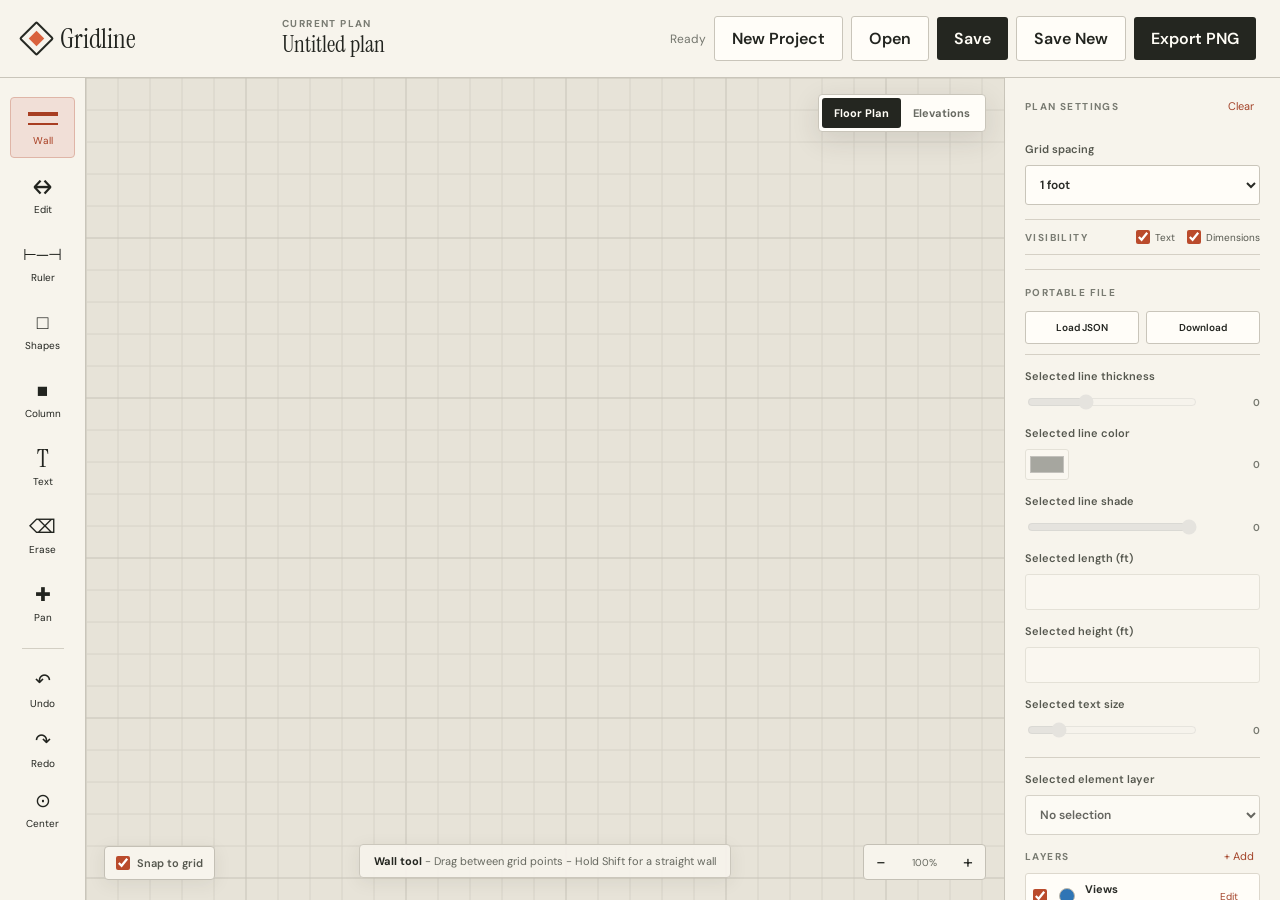
==== commit b5d8cce8: "Updates" ====
--- a/index.html
+++ b/index.html
@@ -41,44 +41,44 @@
             <span class="tool-icon wall-icon"></span><span>Wall</span>
           </button>
           <button class="tool" data-tool="edit" title="Select or edit wall endpoints (V)">
-            <span class="tool-icon edit-icon">â†”</span><span>Edit</span>
+            <span class="tool-icon edit-icon">&harr;</span><span>Edit</span>
           </button>
           <button class="tool" data-tool="ruler" title="Measure between any two points (R)">
-            <span class="tool-icon ruler-icon">|-|</span><span>Ruler</span>
+            <span class="tool-icon ruler-icon">&#8866;&#9472;&#8867;</span><span>Ruler</span>
           </button>
           <button class="tool" data-tool="shapes" title="Insert shapes (S)">
-            <span class="tool-icon shapes-icon">â–¡</span><span>Shapes</span>
+            <span class="tool-icon shapes-icon">&#9633;</span><span>Shapes</span>
           </button>
           <button class="tool" data-tool="objects" title="Insert columns (O)">
-            <span class="tool-icon object-icon">â– </span><span>Column</span>
+            <span class="tool-icon object-icon">&#9632;</span><span>Column</span>
           </button>
           <button class="tool" data-tool="text" title="Add and move text labels (T)">
             <span class="tool-icon text-icon">T</span><span>Text</span>
           </button>
           <button class="tool" data-tool="erase" title="Erase walls (E)">
-            <span class="tool-icon erase-icon">Del</span><span>Erase</span>
+            <span class="tool-icon erase-icon">&#9003;</span><span>Erase</span>
           </button>
           <button class="tool" data-tool="pan" title="Move the grid (P)">
-            <span class="tool-icon pan-icon">+</span><span>Pan</span>
+            <span class="tool-icon pan-icon">&#10010;</span><span>Pan</span>
           </button>
           <div class="tool-divider"></div>
-          <button id="undoButton" class="tool compact" title="Undo (Ctrl+Z)"><span class="tool-icon">Undo</span><span>Undo</span></button>
-          <button id="redoButton" class="tool compact" title="Redo (Ctrl+Shift+Z)"><span class="tool-icon">Redo</span><span>Redo</span></button>
-          <button id="centerButton" class="tool compact" title="Center the grid"><span class="tool-icon">O</span><span>Center</span></button>
+          <button id="undoButton" class="tool compact" title="Undo (Ctrl+Z)"><span class="tool-icon undo-icon">&#8630;</span><span>Undo</span></button>
+          <button id="redoButton" class="tool compact" title="Redo (Ctrl+Shift+Z)"><span class="tool-icon redo-icon">&#8631;</span><span>Redo</span></button>
+          <button id="centerButton" class="tool compact" title="Center the grid"><span class="tool-icon center-icon">&#8857;</span><span>Center</span></button>
         </aside>
         <aside id="shapePalette" class="shape-palette" aria-label="Shape choices" hidden>
-          <button class="shape-choice active" data-shape="square" title="Square"><span>â–¡</span><small>Square</small></button>
-          <button class="shape-choice" data-shape="rectangle" title="Rectangle"><span>â–­</span><small>Rect</small></button>
-          <button class="shape-choice" data-shape="circle" title="Circle"><span>â—‹</span><small>Circle</small></button>
+          <button class="shape-choice active" data-shape="square" title="Square"><span>&#9633;</span><small>Square</small></button>
+          <button class="shape-choice" data-shape="rectangle" title="Rectangle"><span>&#9645;</span><small>Rect</small></button>
+          <button class="shape-choice" data-shape="circle" title="Circle"><span>&#9675;</span><small>Circle</small></button>
           <button class="shape-choice" data-shape="line" title="Line"><span>/</span><small>Line</small></button>
-          <button class="shape-choice" data-shape="semicircle" title="Semi-circle"><span>âˆ©</span><small>Half</small></button>
+          <button class="shape-choice" data-shape="semicircle" title="Semi-circle"><span>&#8745;</span><small>Half</small></button>
         </aside>
         <aside id="objectPalette" class="shape-palette object-palette" aria-label="Object choices" hidden>
-          <button class="shape-choice active" data-object="column" title="Column"><span>â– </span><small>Column</small></button>
+          <button class="shape-choice active" data-object="column" title="Column"><span>&#9632;</span><small>Column</small></button>
         </aside>
         <aside id="selectPalette" class="shape-palette select-palette" aria-label="Selection choices" hidden>
-          <button class="shape-choice active" data-select-mode="single" title="Select one item"><span>+</span><small>Select</small></button>
-          <button class="shape-choice" data-select-mode="highlight" title="Box select multiple items"><span>â–¡</span><small>Highlight</small></button>
+          <button class="shape-choice active" data-select-mode="single" title="Select one item"><span>&#9679;</span><small>Select</small></button>
+          <button class="shape-choice" data-select-mode="highlight" title="Box select multiple items"><span>&#9633;</span><small>Highlight</small></button>
         </aside>
 
         <section class="canvas-shell">
@@ -169,7 +169,15 @@
               <button id="addLayerButton" class="text-button" type="button">+ Add</button>
             </div>
             <div id="layerList" class="layer-list"></div>
-          </section>          <div hidden aria-hidden="true"><span id="wallCount"></span></div>
+          </section>
+          <section class="views-panel" aria-label="Saved floor plan views">
+            <div class="layers-heading">
+              <span class="eyebrow">Views</span>
+              <button id="addViewButton" class="text-button" type="button">+ Add view</button>
+            </div>
+            <div id="viewList" class="layer-list view-list"></div>
+          </section>
+          <div hidden aria-hidden="true"><span id="wallCount"></span></div>
           <div hidden aria-hidden="true">
             <span id="totalLength"></span><span id="rulerCount"></span><span id="labelCount"></span><span id="shapeCount"></span><span id="objectCount"></span>
             <ol id="wallList"></ol><ul id="rulerList"></ul><ul id="labelList"></ul><ul id="shapeList"></ul><ul id="objectList"></ul>
@@ -194,10 +202,10 @@
             <span class="tool-icon">+</span><span>Select</span>
           </button>
           <button class="tool" data-elev-tool="erase" title="Erase elevation items">
-            <span class="tool-icon erase-icon">Del</span><span>Erase</span>
+            <span class="tool-icon erase-icon">&#9003;</span><span>Erase</span>
           </button>
           <button class="tool" data-elev-tool="pan" title="Pan elevation canvas">
-            <span class="tool-icon pan-icon">+</span><span>Pan</span>
+            <span class="tool-icon pan-icon">&#10010;</span><span>Pan</span>
           </button>
           <div class="tool-divider"></div>
           <button id="elevUndoButton" class="tool compact" title="Undo elevation change" disabled>
@@ -336,4 +344,4 @@
     </dialog>
     <script src="./app.js" defer></script>
   </body>
-</html>
+</html>
--- a/styles.css
+++ b/styles.css
@@ -29,16 +29,16 @@
 .tool { flex: 0 0 auto; }
 .tool:hover { background: #ece8dd; }
 .tool.active { color: #a83e22; background: #f1dfd7; border-color: #dfb5a7; }
-.tool-icon { height: 20px; font-size: 21px; line-height: 18px; }
-.wall-icon { width: 28px; height: 9px; margin: 5px 0 6px; border-top: 4px solid currentColor; border-bottom: 2px solid currentColor; }
-.erase-icon { font-size: 24px; }
-.pan-icon { font-size: 22px; }
-.text-icon { font-family: 'Instrument Serif', serif; font-size: 25px; }
-.ruler-icon, .shapes-icon, .object-icon { font-size: 23px; }
+.tool-icon { display: flex; align-items: center; justify-content: center; width: 30px; height: 22px; font-family: 'Segoe UI Symbol', 'Arial Unicode MS', 'DM Sans', sans-serif; font-size: 20px; line-height: 1; font-weight: 700; }
+.wall-icon { width: 30px; height: 13px; margin: 3px 0 4px; border-top: 4px solid currentColor; border-bottom: 2px solid currentColor; }
+.edit-icon, .ruler-icon, .shapes-icon, .object-icon, .erase-icon, .pan-icon, .undo-icon, .redo-icon, .center-icon { letter-spacing: 0; }
+.ruler-icon { font-size: 16px; font-weight: 800; }
+.shapes-icon, .object-icon, .erase-icon, .pan-icon, .undo-icon, .redo-icon, .center-icon { font-size: 19px; }
+.text-icon { font-family: 'Instrument Serif', Georgia, serif; font-size: 25px; font-weight: 700; }
 .shape-palette { position: absolute; z-index: 5; top: 16px; left: 96px; display: flex; width: 68px; flex-direction: column; gap: 5px; padding: 7px; border: 1px solid #c4c0b5; border-radius: 4px; background: #f7f4ec; box-shadow: 0 8px 28px rgba(48,45,38,.14); }
 .shape-palette[hidden] { display: none; }
 .shape-choice { display: flex; height: 52px; flex-direction: column; align-items: center; justify-content: center; gap: 2px; border: 1px solid transparent; border-radius: 3px; background: transparent; cursor: pointer; }
-.shape-choice span { font-size: 24px; line-height: 22px; }
+.shape-choice span { display: flex; align-items: center; justify-content: center; width: 28px; height: 24px; font-family: 'Segoe UI Symbol', 'Arial Unicode MS', 'DM Sans', sans-serif; font-size: 22px; line-height: 1; font-weight: 700; }
 .shape-choice small { color: #686a62; font-size: 9px; }
 .shape-choice:hover { background: #ece8dd; }
 .shape-choice.active { color: #a83e22; border-color: #dfb5a7; background: #f1dfd7; }
@@ -134,3 +134,9 @@
 .layer-empty { margin: 0; color: #8a8b84; font-size: 11px; line-height: 1.5; }
 .layer-dialog { width: min(460px, calc(100vw - 40px)); }
 .layer-dialog-body { padding: 20px 24px 4px; }
+.views-panel { margin: 3px 0 16px; padding: 14px 0; border-top: 1px solid #d5d0c5; border-bottom: 1px solid #d5d0c5; }
+.view-row { display: grid; grid-template-columns: 1fr auto; align-items: center; gap: 8px; padding: 8px 7px; border: 1px solid #ddd8cd; border-radius: 3px; background: #fffdf8; }
+.view-row strong { min-width: 0; overflow: hidden; color: #292b26; font-size: 11px; text-overflow: ellipsis; white-space: nowrap; }
+.view-row small { color: #777970; font-size: 9px; }
+.view-row .text-button { color: #a34329; font-size: 10px; }
+.view-empty { margin: 0; color: #8a8b84; font-size: 11px; line-height: 1.5; }
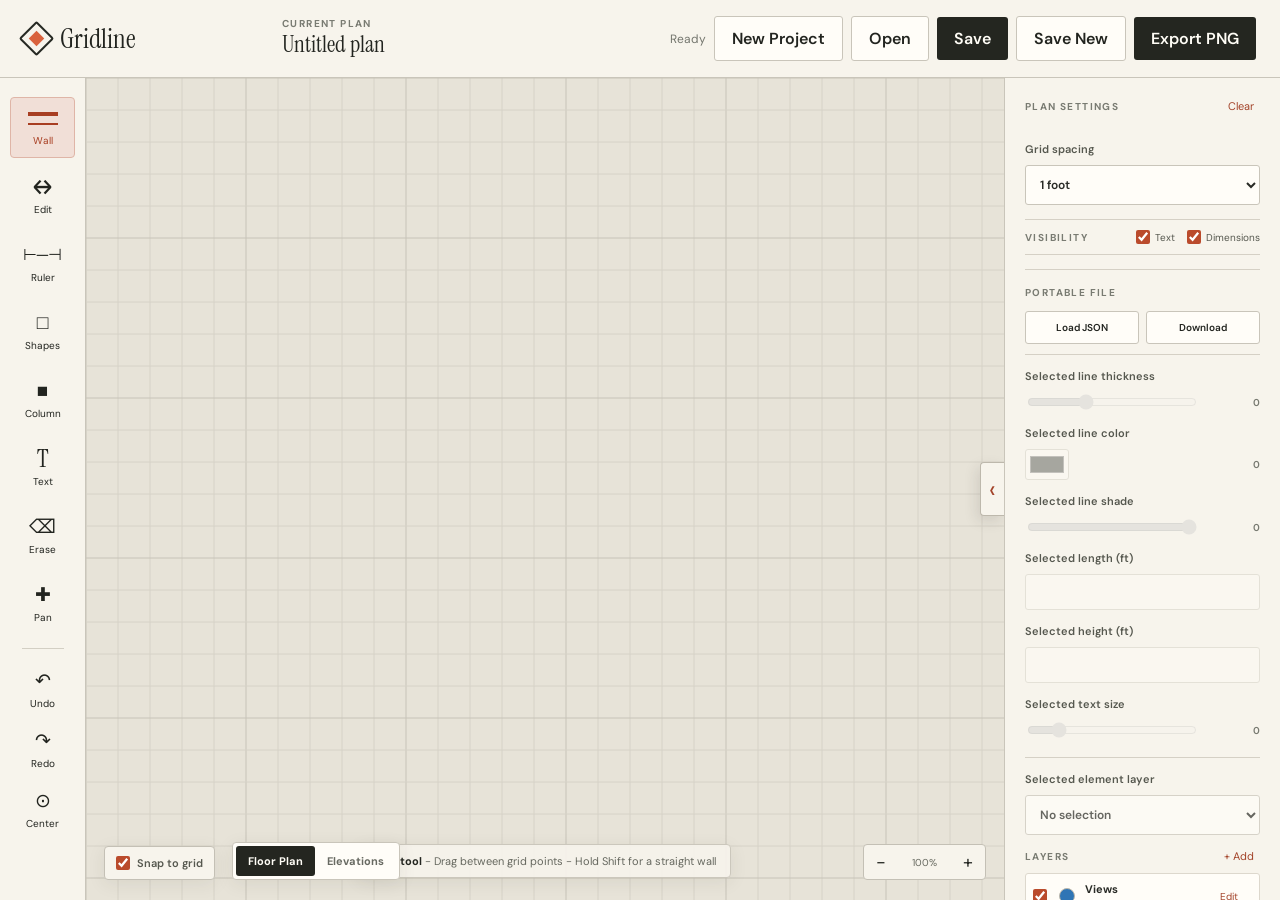
==== commit 1ed8d888: "Feature - Polygon area" ====
--- a/index.html
+++ b/index.html
@@ -71,7 +71,8 @@
           <button class="shape-choice" data-shape="rectangle" title="Rectangle"><span>&#9645;</span><small>Rect</small></button>
           <button class="shape-choice" data-shape="circle" title="Circle"><span>&#9675;</span><small>Circle</small></button>
           <button class="shape-choice" data-shape="line" title="Line"><span>/</span><small>Line</small></button>
-          <button class="shape-choice" data-shape="semicircle" title="Semi-circle"><span>&#8745;</span><small>Half</small></button>
+          <button class="shape-choice" data-shape="semicircle" title="Semi-circle"><span>&#8745;</span><small>Half</small></button>
+          <button class="shape-choice" data-shape="polygon" title="Polygon area"><span>&#11041;</span><small>Polygon</small></button>
         </aside>
         <aside id="objectPalette" class="shape-palette object-palette" aria-label="Object choices" hidden>
           <button class="shape-choice active" data-object="column" title="Column"><span>&#9632;</span><small>Column</small></button>
@@ -81,8 +82,26 @@
           <button class="shape-choice" data-select-mode="highlight" title="Box select multiple items"><span>&#9633;</span><small>Highlight</small></button>
         </aside>
 
-        <section class="canvas-shell">
-          <canvas id="planCanvas" aria-label="Floor plan drawing canvas"></canvas>
+        <section class="canvas-shell">
+          <canvas id="planCanvas" aria-label="Floor plan drawing canvas"></canvas>
+          <button id="propertiesToggle" class="properties-toggle" type="button" aria-expanded="false" aria-controls="extendedProperties" aria-label="Open extended properties">&#8249;</button>
+          <aside id="extendedProperties" class="extended-properties" aria-label="Extended properties" hidden>
+            <div class="extended-properties-heading">
+              <div><span class="eyebrow">Properties</span><strong>Plan details</strong></div>
+              <button id="propertiesClose" type="button" aria-label="Close extended properties">&times;</button>
+            </div>
+            <details class="area-dropdown" open>
+              <summary>Area</summary>
+              <dl>
+                <div><dt>Selected polygon</dt><dd id="selectedPolygonArea">No polygon selected</dd></div>
+                <div><dt>Vertices</dt><dd id="selectedPolygonVertices">&mdash;</dd></div>
+                <div><dt>Total polygon area</dt><dd id="totalPolygonArea">0 sq ft</dd></div>
+              </dl>
+              <div class="polygon-list-heading"><span>Polygons</span><small id="polygonListCount">0</small></div>
+              <div id="polygonAreaList" class="polygon-area-list"></div>
+              <p>Polygon area is calculated from its grid-scaled outline. Click each corner, then click the first point or double-click to finish.</p>
+            </details>
+          </aside>
           <div class="canvas-help"><span id="modeLabel">Wall tool</span> - <span id="modeHelp" class="help-copy">Drag between grid points - Hold Shift for a straight wall</span></div>
           <div class="zoom-controls">
             <button id="zoomOut" aria-label="Zoom out">-</button>
@@ -138,7 +157,7 @@
           <label class="field">
             <span>Selected line shade</span>
             <div class="range-row">
-              <input id="lineShade" type="range" min="20" max="100" step="1" value="100" disabled />
+              <input id="lineShade" type="range" min="20" max="100" step="1" value="100" disabled />
               <output id="lineShadeValue">0</output>
             </div>
           </label>
--- a/styles.css
+++ b/styles.css
@@ -14,7 +14,7 @@
 .eyebrow { color: #797b72; font-size: 10px; font-weight: 700; letter-spacing: .14em; text-transform: uppercase; }
 .top-actions { display: flex; align-items: center; gap: 8px; }
 .page-switch { display: inline-flex; justify-self: start; padding: 3px; border: 1px solid #c9c5ba; border-radius: 4px; background: #fffdf8; }
-.canvas-page-switch { position: absolute; z-index: 8; top: calc(78px + 16px); right: calc(276px + 18px); box-shadow: 0 8px 28px rgba(48,45,38,.12); }
+.canvas-page-switch { position: absolute; z-index: 8; bottom: 20px; left: calc(86px + 146px); box-shadow: 0 4px 18px rgba(48,45,38,.08); }
 .page-button { border: 0; border-radius: 3px; padding: 8px 12px; background: transparent; color: #686a62; cursor: pointer; font-size: 11px; font-weight: 700; }
 .page-button.active { background: #242620; color: #fffdf6; }
 .save-status { color: #74766e; font-size: 12px; }
@@ -48,6 +48,35 @@
 .tool.compact { height: 53px; }
 .tool-divider { width: 42px; height: 1px; margin: 7px 0; background: #d3cfc4; }
 .canvas-shell { position: relative; overflow: hidden; background: #e4e0d5; }
+.properties-toggle { position: absolute; z-index: 7; top: 50%; right: 0; width: 24px; height: 54px; transform: translateY(-50%); border: 1px solid #bdb8ac; border-right: 0; border-radius: 4px 0 0 4px; background: #f7f4ec; color: #a34329; box-shadow: -3px 5px 14px rgba(48,45,38,.12); cursor: pointer; font-size: 25px; line-height: 1; }
+.properties-toggle:hover { background: #efe9de; }
+.properties-toggle.open { right: 279px; }
+.extended-properties { position: absolute; z-index: 6; inset: 0 0 0 auto; width: 280px; padding: 19px 16px; overflow-y: auto; border-left: 1px solid #bdb8ac; background: rgba(247,244,236,.97); box-shadow: -10px 0 28px rgba(48,45,38,.13); }
+.extended-properties[hidden] { display: none; }
+.extended-properties-heading { display: flex; align-items: flex-start; justify-content: space-between; margin-bottom: 20px; }
+.extended-properties-heading > div { display: flex; flex-direction: column; gap: 4px; }
+.extended-properties-heading strong { font: 400 22px 'Instrument Serif', serif; }
+.extended-properties-heading button { width: 29px; height: 29px; border: 0; background: transparent; color: #686a62; cursor: pointer; font-size: 22px; }
+.area-dropdown { border: 1px solid #d1ccc0; border-radius: 4px; background: #fffdf8; }
+.area-dropdown summary { padding: 12px 13px; color: #30322d; cursor: pointer; font-size: 12px; font-weight: 700; }
+.area-dropdown dl { margin: 0; padding: 2px 13px 8px; }
+.area-dropdown dl div { display: flex; justify-content: space-between; gap: 12px; padding: 9px 0; border-top: 1px solid #e2ded4; }
+.area-dropdown dt { color: #777970; font-size: 10px; }
+.area-dropdown dd { margin: 0; color: #a34329; font-size: 11px; font-weight: 700; text-align: right; }
+.polygon-list-heading { display: flex; align-items: center; justify-content: space-between; padding: 11px 13px 7px; border-top: 1px solid #e2ded4; color: #777970; font-size: 9px; font-weight: 700; letter-spacing: .08em; text-transform: uppercase; }
+.polygon-list-heading small { color: #a34329; font-size: 9px; }
+.polygon-area-list { display: flex; flex-direction: column; gap: 5px; padding: 0 8px 10px; }
+.polygon-area-empty { margin: 3px 5px; color: #8a8b84; font-size: 10px; line-height: 1.45; }
+.polygon-area-row { display: grid; grid-template-columns: minmax(0, 1fr) 30px 30px; gap: 0; border: 1px solid #ddd8cd; border-radius: 3px; background: #f7f4ec; }
+.polygon-area-row.selected { border-color: #d49a88; background: #f1dfd7; box-shadow: inset 3px 0 #b54b2d; }
+.polygon-area-select { min-width: 0; display: flex; align-items: center; justify-content: space-between; gap: 8px; padding: 9px 8px 9px 11px; border: 0; background: transparent; cursor: pointer; text-align: left; }
+.polygon-area-select span { overflow: hidden; font-size: 10px; font-weight: 600; text-overflow: ellipsis; white-space: nowrap; }
+.polygon-area-select strong { flex: 0 0 auto; color: #a34329; font-size: 9px; }
+.polygon-area-action { width: 30px; border: 0; border-left: 1px solid #ddd8cd; background: transparent; color: #777970; cursor: pointer; font-size: 15px; }
+.polygon-area-action:hover { background: #e8e3d8; color: #a34329; }
+.polygon-area-delete { color: #8a5b4e; font-size: 17px; }
+.polygon-area-delete:hover { background: #ead4cc; color: #9f351d; }
+.area-dropdown p { margin: 0; padding: 11px 13px 13px; border-top: 1px solid #e2ded4; color: #777970; font-size: 10px; line-height: 1.55; }
 #planCanvas, #elevationCanvas { display: block; width: 100%; height: 100%; cursor: crosshair; touch-action: none; }
 .elevation-workspace[hidden] { display: none; }
 .workspace[hidden] { display: none; }
@@ -118,7 +147,7 @@
 .tips { display: flex; flex-direction: column; gap: 10px; padding-top: 20px; border-top: 1px solid #d5d0c5; }
 .tips > div { display: flex; align-items: center; justify-content: space-between; color: #686a62; font-size: 10px; }
 kbd { min-width: 25px; padding: 4px 6px; border: 1px solid #ccc7bb; border-bottom-width: 2px; border-radius: 3px; background: #fffdf8; color: #55574f; font: 9px 'DM Sans', sans-serif; text-align: center; }
-@media (max-width: 1100px) { .workspace { grid-template-columns: 76px 1fr 230px; } .shape-palette { left: 84px; } .topbar { grid-template-columns: 170px 1fr auto; } .canvas-page-switch { right: calc(230px + 14px); } .save-status { display: none; } .button { padding: 10px 11px; font-size: 11px; } }
+@media (max-width: 1100px) { .workspace { grid-template-columns: 76px 1fr 230px; } .shape-palette { left: 84px; } .topbar { grid-template-columns: 170px 1fr auto; } .canvas-page-switch { left: calc(76px + 146px); } .save-status { display: none; } .button { padding: 10px 11px; font-size: 11px; } }
 .layers-panel { margin: 3px 0 16px; padding: 14px 0; border-top: 1px solid #d5d0c5; border-bottom: 1px solid #d5d0c5; }
 .layer-assignment-field { margin-bottom: 13px; }
 .layers-heading { display: flex; align-items: center; justify-content: space-between; margin-bottom: 9px; }
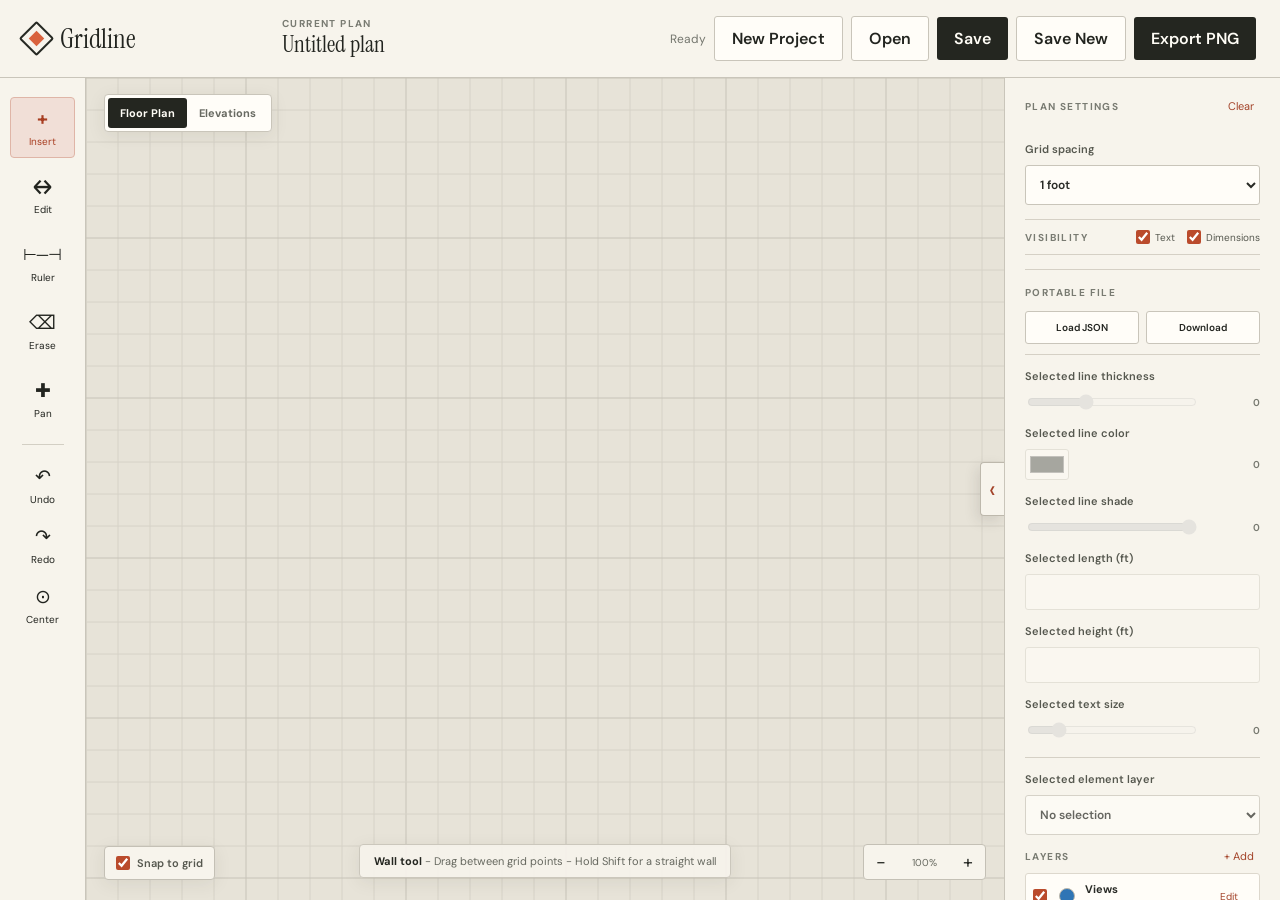
==== commit a7917842: "Moved controls" ====
--- a/index.html
+++ b/index.html
@@ -37,23 +37,14 @@
 
       <main id="floorWorkspace" class="workspace">
         <aside class="toolbar" aria-label="Drawing tools">
-          <button class="tool active" data-tool="wall" title="Draw walls (W)">
-            <span class="tool-icon wall-icon"></span><span>Wall</span>
+          <button id="insertToolButton" class="tool active" type="button" title="Insert walls, shapes, columns, or text">
+            <span class="tool-icon shapes-icon">+</span><span>Insert</span>
           </button>
           <button class="tool" data-tool="edit" title="Select or edit wall endpoints (V)">
             <span class="tool-icon edit-icon">&harr;</span><span>Edit</span>
           </button>
           <button class="tool" data-tool="ruler" title="Measure between any two points (R)">
             <span class="tool-icon ruler-icon">&#8866;&#9472;&#8867;</span><span>Ruler</span>
-          </button>
-          <button class="tool" data-tool="shapes" title="Insert shapes (S)">
-            <span class="tool-icon shapes-icon">&#9633;</span><span>Shapes</span>
-          </button>
-          <button class="tool" data-tool="objects" title="Insert columns (O)">
-            <span class="tool-icon object-icon">&#9632;</span><span>Column</span>
-          </button>
-          <button class="tool" data-tool="text" title="Add and move text labels (T)">
-            <span class="tool-icon text-icon">T</span><span>Text</span>
           </button>
           <button class="tool" data-tool="erase" title="Erase walls (E)">
             <span class="tool-icon erase-icon">&#9003;</span><span>Erase</span>
@@ -66,17 +57,17 @@
           <button id="redoButton" class="tool compact" title="Redo (Ctrl+Shift+Z)"><span class="tool-icon redo-icon">&#8631;</span><span>Redo</span></button>
           <button id="centerButton" class="tool compact" title="Center the grid"><span class="tool-icon center-icon">&#8857;</span><span>Center</span></button>
         </aside>
-        <aside id="shapePalette" class="shape-palette" aria-label="Shape choices" hidden>
-          <button class="shape-choice active" data-shape="square" title="Square"><span>&#9633;</span><small>Square</small></button>
+        <aside id="shapePalette" class="shape-palette" aria-label="Insert choices" hidden>
+          <button class="shape-choice active" data-insert-tool="wall" title="Wall"><span class="wall-icon"></span><small>Wall</small></button>
+          <button class="shape-choice" data-shape="square" title="Square"><span>&#9633;</span><small>Square</small></button>
           <button class="shape-choice" data-shape="rectangle" title="Rectangle"><span>&#9645;</span><small>Rect</small></button>
           <button class="shape-choice" data-shape="circle" title="Circle"><span>&#9675;</span><small>Circle</small></button>
           <button class="shape-choice" data-shape="line" title="Line"><span>/</span><small>Line</small></button>
           <button class="shape-choice" data-shape="semicircle" title="Semi-circle"><span>&#8745;</span><small>Half</small></button>
           <button class="shape-choice" data-shape="polygon" title="Polygon area"><span>&#11041;</span><small>Polygon</small></button>
-        </aside>
-        <aside id="objectPalette" class="shape-palette object-palette" aria-label="Object choices" hidden>
-          <button class="shape-choice active" data-object="column" title="Column"><span>&#9632;</span><small>Column</small></button>
-        </aside>
+          <button class="shape-choice" data-insert-tool="objects" data-object="column" title="Column"><span>&#9632;</span><small>Column</small></button>
+          <button class="shape-choice" data-insert-tool="text" title="Text"><span class="text-icon">T</span><small>Text</small></button>
+        </aside>
         <aside id="selectPalette" class="shape-palette select-palette" aria-label="Selection choices" hidden>
           <button class="shape-choice active" data-select-mode="single" title="Select one item"><span>&#9679;</span><small>Select</small></button>
           <button class="shape-choice" data-select-mode="highlight" title="Box select multiple items"><span>&#9633;</span><small>Highlight</small></button>
--- a/styles.css
+++ b/styles.css
@@ -14,7 +14,7 @@
 .eyebrow { color: #797b72; font-size: 10px; font-weight: 700; letter-spacing: .14em; text-transform: uppercase; }
 .top-actions { display: flex; align-items: center; gap: 8px; }
 .page-switch { display: inline-flex; justify-self: start; padding: 3px; border: 1px solid #c9c5ba; border-radius: 4px; background: #fffdf8; }
-.canvas-page-switch { position: absolute; z-index: 8; bottom: 20px; left: calc(86px + 146px); box-shadow: 0 4px 18px rgba(48,45,38,.08); }
+.canvas-page-switch { position: absolute; z-index: 8; top: calc(78px + 16px); left: calc(86px + 18px); box-shadow: 0 4px 18px rgba(48,45,38,.08); }
 .page-button { border: 0; border-radius: 3px; padding: 8px 12px; background: transparent; color: #686a62; cursor: pointer; font-size: 11px; font-weight: 700; }
 .page-button.active { background: #242620; color: #fffdf6; }
 .save-status { color: #74766e; font-size: 12px; }
@@ -147,7 +147,7 @@
 .tips { display: flex; flex-direction: column; gap: 10px; padding-top: 20px; border-top: 1px solid #d5d0c5; }
 .tips > div { display: flex; align-items: center; justify-content: space-between; color: #686a62; font-size: 10px; }
 kbd { min-width: 25px; padding: 4px 6px; border: 1px solid #ccc7bb; border-bottom-width: 2px; border-radius: 3px; background: #fffdf8; color: #55574f; font: 9px 'DM Sans', sans-serif; text-align: center; }
-@media (max-width: 1100px) { .workspace { grid-template-columns: 76px 1fr 230px; } .shape-palette { left: 84px; } .topbar { grid-template-columns: 170px 1fr auto; } .canvas-page-switch { left: calc(76px + 146px); } .save-status { display: none; } .button { padding: 10px 11px; font-size: 11px; } }
+@media (max-width: 1100px) { .workspace { grid-template-columns: 76px 1fr 230px; } .shape-palette { left: 84px; } .topbar { grid-template-columns: 170px 1fr auto; } .canvas-page-switch { left: calc(76px + 18px); } .save-status { display: none; } .button { padding: 10px 11px; font-size: 11px; } }
 .layers-panel { margin: 3px 0 16px; padding: 14px 0; border-top: 1px solid #d5d0c5; border-bottom: 1px solid #d5d0c5; }
 .layer-assignment-field { margin-bottom: 13px; }
 .layers-heading { display: flex; align-items: center; justify-content: space-between; margin-bottom: 9px; }
